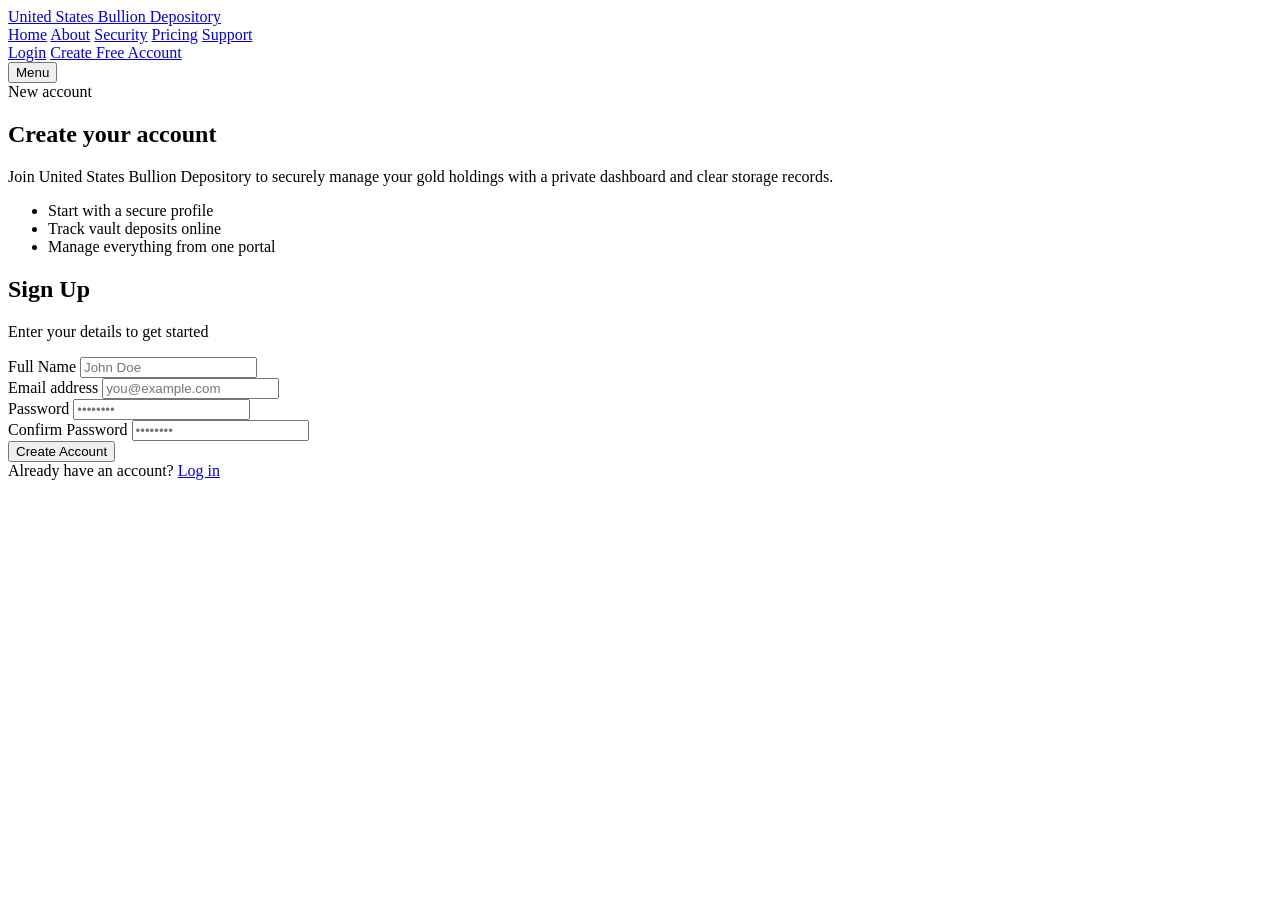
==== signup.html @ e145a96a "Fix production API URLs, CORS for onrender, health endpoint; move secrets to Render env vars" ====
<!DOCTYPE html>
<html lang="en">
<head>
  <meta charset="UTF-8">
  <meta name="viewport" content="width=device-width, initial-scale=1.0">
  <title>Sign Up | United States Bullion Depository</title>
  <link rel="stylesheet" href="assets/css/style.css">
</head>
<body>

<header class="navbar public-header">
  <a class="logo" href="index.html">United States Bullion Depository</a>
  <nav class="public-nav-panel" id="publicNavPanel" aria-label="Primary navigation">
    <div class="public-nav-links">
      <a href="index.html">Home</a>
      <a href="about.html">About</a>
      <a href="security.html">Security</a>
      <a href="pricing.html">Pricing</a>
      <a href="contact.html">Support</a>
    </div>
    <div class="public-nav-actions">
      <a href="login.html" class="btn-outline">Login</a>
      <a href="signup.html" class="btn-primary">Create Free Account</a>
    </div>
  </nav>
  <button class="public-nav-toggle" id="publicNavToggle" type="button" aria-controls="publicNavPanel" aria-expanded="false">
    <span class="public-nav-toggle-lines" aria-hidden="true"><span></span><span></span><span></span></span>
    <span class="public-nav-toggle-label">Menu</span>
  </button>
  <div class="public-nav-overlay" aria-hidden="true"></div>
</header>

<main class="auth-shell">
  <section class="auth-intro">
    <div>
      <span class="section-kicker">New account</span>
      <h1>Create your account</h1>
      <p>Join United States Bullion Depository to securely manage your gold holdings with a private dashboard and clear storage records.</p>
    </div>

    <ul class="auth-highlights">
      <li>Start with a secure profile</li>
      <li>Track vault deposits online</li>
      <li>Manage everything from one portal</li>
    </ul>
  </section>

  <section class="auth-card-panel">
  <div class="login-card auth-card">
    <h2>Sign Up</h2>
    <p>Enter your details to get started</p>

    <form id="signupForm">
      <div class="login-group">
        <label>Full Name</label>
        <input type="text" placeholder="John Doe" required>
      </div>

      <div class="login-group">
        <label>Email address</label>
        <input type="email" placeholder="you@example.com" required>
      </div>

      <div class="login-group">
        <label>Password</label>
        <input type="password" placeholder="••••••••" required>
      </div>

      <div class="login-group">
        <label>Confirm Password</label>
        <input type="password" placeholder="••••••••" required>
      </div>

      <button type="submit" class="btn-primary">Create Account</button>
    </form>

    <div class="login-footer">
      Already have an account? <a href="login.html">Log in</a>
    </div>
  </div>
  </section>
</main>
<script src="assets/js/public-nav.js"></script>
<script>
document.getElementById("signupForm").addEventListener("submit", async function (e) {
  e.preventDefault(); // stop page refresh

  const fullName = document.querySelector('input[type="text"]').value;
  const email = document.querySelector('input[type="email"]').value;
  const password = document.querySelectorAll('input[type="password"]')[0].value;

  const API_BASE = (location.hostname === "localhost" || location.hostname === "127.0.0.1") && location.port !== "5000" ? "http://localhost:5000" : "";

  const response = await fetch(`${API_BASE}/api/auth/signup`, {
    method: "POST",
    headers: { "Content-Type": "application/json" },
    body: JSON.stringify({ fullName, email, password })
  });

  const data = await response.json();

  if (response.ok) {
    alert("Account created successfully");
    window.location.href = "login.html";
  } else {
    alert(data.message || "Signup failed");
  }
});
</script>

</body>
</html>
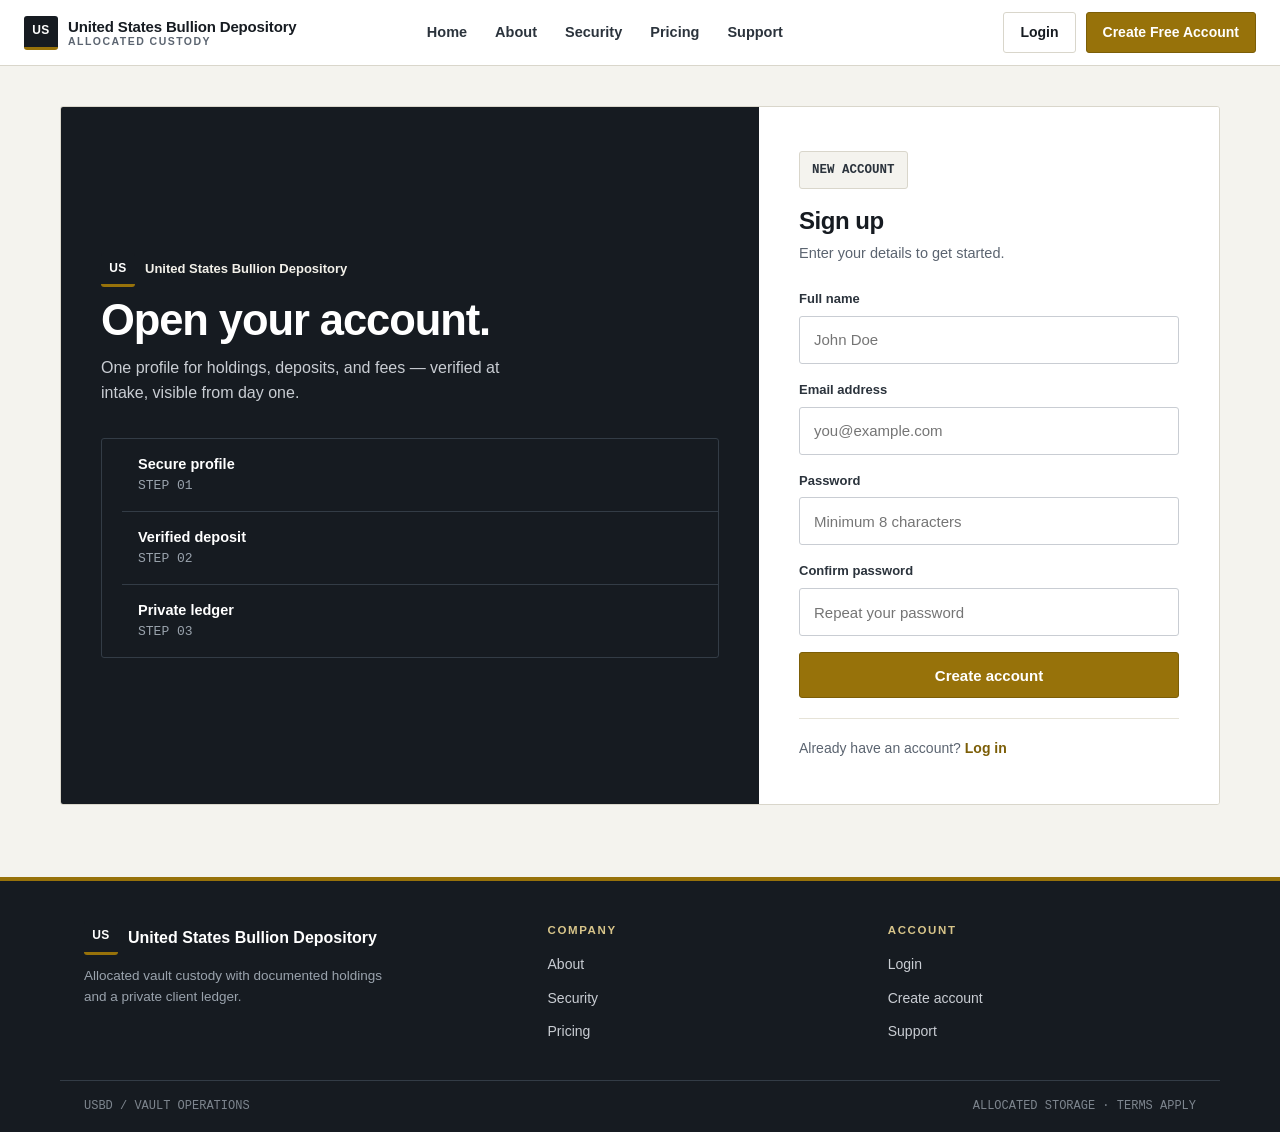
==== commit 23c17bf1: "Industrial UI overhaul: steel/paper/brass system, rebuilt auth pages, shared footer, portal restyle" ====
--- a/signup.html
+++ b/signup.html
@@ -9,7 +9,7 @@
 <body>
 
 <header class="navbar public-header">
-  <a class="logo" href="index.html">United States Bullion Depository</a>
+  <a class="logo" href="index.html"><span class="logo-mark">US</span><span class="logo-text">United States Bullion Depository<small>Allocated custody</small></span></a>
   <nav class="public-nav-panel" id="publicNavPanel" aria-label="Primary navigation">
     <div class="public-nav-links">
       <a href="index.html">Home</a>
@@ -31,79 +31,145 @@
 </header>
 
 <main class="auth-shell">
-  <section class="auth-intro">
+  <section class="auth-intro" aria-label="About this account">
     <div>
-      <span class="section-kicker">New account</span>
-      <h1>Create your account</h1>
-      <p>Join United States Bullion Depository to securely manage your gold holdings with a private dashboard and clear storage records.</p>
+      <a class="auth-brandrow" href="index.html"><span class="logo-mark">US</span>United States Bullion Depository</a>
+      <h1>Open your account.</h1>
+      <p>One profile for holdings, deposits, and fees — verified at intake, visible from day one.</p>
     </div>
 
     <ul class="auth-highlights">
-      <li>Start with a secure profile</li>
-      <li>Track vault deposits online</li>
-      <li>Manage everything from one portal</li>
+      <li><span class="ah-k">Secure profile</span><span class="ah-v">STEP 01</span></li>
+      <li><span class="ah-k">Verified deposit</span><span class="ah-v">STEP 02</span></li>
+      <li><span class="ah-k">Private ledger</span><span class="ah-v">STEP 03</span></li>
     </ul>
   </section>
 
   <section class="auth-card-panel">
-  <div class="login-card auth-card">
-    <h2>Sign Up</h2>
-    <p>Enter your details to get started</p>
+    <div class="login-card auth-card">
+      <span class="auth-note">NEW ACCOUNT</span>
+      <h2>Sign up</h2>
+      <p>Enter your details to get started.</p>
 
-    <form id="signupForm">
-      <div class="login-group">
-        <label>Full Name</label>
-        <input type="text" placeholder="John Doe" required>
+      <p class="form-error" id="signupError" role="alert"></p>
+
+      <form id="signupForm" novalidate>
+        <div class="login-group">
+          <label for="signupName">Full name</label>
+          <input id="signupName" type="text" autocomplete="name" placeholder="John Doe" required>
+        </div>
+
+        <div class="login-group">
+          <label for="signupEmail">Email address</label>
+          <input id="signupEmail" type="email" autocomplete="email" placeholder="you@example.com" required>
+        </div>
+
+        <div class="login-group">
+          <label for="signupPassword">Password</label>
+          <input id="signupPassword" type="password" autocomplete="new-password" placeholder="Minimum 8 characters" required>
+        </div>
+
+        <div class="login-group">
+          <label for="signupConfirm">Confirm password</label>
+          <input id="signupConfirm" type="password" autocomplete="new-password" placeholder="Repeat your password" required>
+        </div>
+
+        <button type="submit" class="btn-primary" id="signupBtn">Create account</button>
+      </form>
+
+      <div class="login-footer">
+        Already have an account? <a href="login.html">Log in</a>
       </div>
+    </div>
+  </section>
+</main>
 
-      <div class="login-group">
-        <label>Email address</label>
-        <input type="email" placeholder="you@example.com" required>
-      </div>
-
-      <div class="login-group">
-        <label>Password</label>
-        <input type="password" placeholder="••••••••" required>
-      </div>
-
-      <div class="login-group">
-        <label>Confirm Password</label>
-        <input type="password" placeholder="••••••••" required>
-      </div>
-
-      <button type="submit" class="btn-primary">Create Account</button>
-    </form>
-
-    <div class="login-footer">
-      Already have an account? <a href="login.html">Log in</a>
+<footer class="site-footer">
+  <div class="site-footer-inner">
+    <div>
+      <a class="logo" href="index.html"><span class="logo-mark">US</span><span class="logo-text">United States Bullion Depository</span></a>
+      <p>Allocated vault custody with documented holdings and a private client ledger.</p>
+    </div>
+    <div>
+      <h4>Company</h4>
+      <ul>
+        <li><a href="about.html">About</a></li>
+        <li><a href="security.html">Security</a></li>
+        <li><a href="pricing.html">Pricing</a></li>
+      </ul>
+    </div>
+    <div>
+      <h4>Account</h4>
+      <ul>
+        <li><a href="login.html">Login</a></li>
+        <li><a href="signup.html">Create account</a></li>
+        <li><a href="contact.html">Support</a></li>
+      </ul>
     </div>
   </div>
-  </section>
-</main>
+  <div class="site-footer-base"><span>USBD / VAULT OPERATIONS</span><span>ALLOCATED STORAGE · TERMS APPLY</span></div>
+</footer>
+
 <script src="assets/js/public-nav.js"></script>
 <script>
 document.getElementById("signupForm").addEventListener("submit", async function (e) {
   e.preventDefault(); // stop page refresh
 
-  const fullName = document.querySelector('input[type="text"]').value;
-  const email = document.querySelector('input[type="email"]').value;
+  const fullName = document.querySelector('input[type="text"]').value.trim();
+  const email = document.querySelector('input[type="email"]').value.trim();
   const password = document.querySelectorAll('input[type="password"]')[0].value;
+  const confirm = document.querySelectorAll('input[type="password"]')[1].value;
+  const errorBox = document.getElementById("signupError");
+  const btn = document.getElementById("signupBtn");
+
+  errorBox.classList.remove("show");
+  errorBox.textContent = "";
+
+  if (!fullName || !email || !password) {
+    errorBox.textContent = "Fill in your name, email, and password.";
+    errorBox.classList.add("show");
+    return;
+  }
+
+  if (password.length < 8) {
+    errorBox.textContent = "Use a password of at least 8 characters.";
+    errorBox.classList.add("show");
+    return;
+  }
+
+  if (password !== confirm) {
+    errorBox.textContent = "Passwords do not match.";
+    errorBox.classList.add("show");
+    return;
+  }
+
+  btn.disabled = true;
+  btn.textContent = "Creating account…";
 
   const API_BASE = (location.hostname === "localhost" || location.hostname === "127.0.0.1") && location.port !== "5000" ? "http://localhost:5000" : "";
 
-  const response = await fetch(`${API_BASE}/api/auth/signup`, {
-    method: "POST",
-    headers: { "Content-Type": "application/json" },
-    body: JSON.stringify({ fullName, email, password })
-  });
+  try {
+    const response = await fetch(`${API_BASE}/api/auth/signup`, {
+      method: "POST",
+      headers: { "Content-Type": "application/json" },
+      body: JSON.stringify({ fullName, email, password })
+    });
 
-  const data = await response.json();
+    const data = await response.json();
 
-  if (response.ok) {
-    alert("Account created successfully");
-    window.location.href = "login.html";
-  } else {
-    alert(data.message || "Signup failed");
+    if (response.ok) {
+      window.location.href = "login.html";
+      return;
+    }
+
+    errorBox.textContent = data.message || "Signup failed.";
+    errorBox.classList.add("show");
+  } catch {
+    errorBox.textContent = "Could not reach the server. Check your connection and try again.";
+    errorBox.classList.add("show");
+  } finally {
+    btn.disabled = false;
+    btn.textContent = "Create account";
   }
 });
 </script>
--- a/assets/css/style.css
+++ b/assets/css/style.css
@@ -0,0 +1,877 @@
+/* ============================================================
+   United States Bullion Depository — Industrial UI
+   Steel / paper / brass. Sharp 3px radii. One accent.
+   ============================================================ */
+
+:root {
+  --paper: #f4f3ee;
+  --panel: #ffffff;
+  --ink: #161b21;
+  --ink-soft: #2b333c;
+  --muted: #5b6470;
+  --faint: #8a929c;
+  --hairline: #d9d6cb;
+  --hairline-soft: #e6e3d8;
+  --steel: #161b21;
+  --steel-2: #1f262e;
+  --brass: #97720a;
+  --brass-deep: #7c5e07;
+  --brass-tint: #f3ead0;
+  --ok-bg: #e2f2e5;
+  --ok-ink: #1c6b34;
+  --warn-bg: #f9ecc8;
+  --warn-ink: #7c5e07;
+  --bad-bg: #f9dede;
+  --bad-ink: #8f1d1d;
+  --radius: 3px;
+  --mono: ui-monospace, "SF Mono", "Cascadia Mono", Menlo, Consolas, monospace;
+}
+
+*, *::before, *::after { box-sizing: border-box; }
+
+html { scroll-behavior: smooth; }
+
+body {
+  margin: 0;
+  background: var(--paper);
+  color: var(--ink);
+  font-family: "Inter", -apple-system, BlinkMacSystemFont, "Segoe UI", sans-serif;
+  font-size: 16px;
+  line-height: 1.6;
+  -webkit-font-smoothing: antialiased;
+}
+
+h1, h2, h3, h4, p, ul, ol, figure { margin: 0 0 12px; }
+ul, ol { padding-left: 20px; }
+img { display: block; max-width: 100%; }
+a { color: var(--brass-deep); }
+
+::selection { background: var(--brass-tint); }
+
+.container {
+  max-width: 1160px;
+  margin: 0 auto;
+  padding: 0 24px;
+}
+
+/* ================= BUTTONS ================= */
+
+.btn-primary,
+.btn-outline {
+  display: inline-flex;
+  align-items: center;
+  justify-content: center;
+  min-height: 46px;
+  padding: 12px 22px;
+  border-radius: var(--radius);
+  font-weight: 650;
+  font-size: 15px;
+  text-decoration: none;
+  cursor: pointer;
+  border: 1px solid transparent;
+  transition: background 0.15s ease, border-color 0.15s ease, transform 0.05s ease;
+}
+
+.btn-primary {
+  background: var(--brass);
+  border-color: var(--brass-deep);
+  color: #fff;
+}
+.btn-primary:hover { background: var(--brass-deep); }
+.btn-primary:active { transform: translateY(1px); }
+.btn-primary:disabled { opacity: 0.6; cursor: wait; }
+
+.btn-outline {
+  background: var(--panel);
+  border-color: var(--hairline);
+  color: var(--ink);
+}
+.btn-outline:hover { border-color: var(--ink); }
+.btn-outline:active { transform: translateY(1px); }
+
+.btn-primary:focus-visible,
+.btn-outline:focus-visible,
+a:focus-visible,
+button:focus-visible,
+input:focus-visible,
+textarea:focus-visible,
+select:focus-visible {
+  outline: 2px solid var(--brass);
+  outline-offset: 2px;
+}
+
+/* ================= HEADER ================= */
+
+.navbar {
+  position: sticky;
+  top: 0;
+  z-index: 50;
+  background: var(--panel);
+  border-bottom: 1px solid var(--hairline);
+}
+
+.navbar.public-header {
+  display: flex;
+  align-items: center;
+  gap: 24px;
+  height: 66px;
+  width: 100%;
+  margin: 0;
+  padding: 0 24px;
+  border-radius: 0;
+}
+
+.navbar.public-header .logo {
+  display: inline-flex;
+  align-items: center;
+  gap: 10px;
+  text-decoration: none;
+  color: var(--ink);
+  font-size: 15px;
+  font-weight: 750;
+  letter-spacing: -0.01em;
+  line-height: 1.15;
+  white-space: nowrap;
+}
+
+.logo-mark {
+  display: inline-grid;
+  place-items: center;
+  width: 34px;
+  height: 34px;
+  flex: 0 0 34px;
+  background: var(--steel);
+  color: #fff;
+  font-size: 12px;
+  font-weight: 800;
+  letter-spacing: 0.04em;
+  border-radius: var(--radius);
+  border-bottom: 3px solid var(--brass);
+}
+
+.logo-text small {
+  display: block;
+  font-size: 10.5px;
+  font-weight: 600;
+  letter-spacing: 0.14em;
+  text-transform: uppercase;
+  color: var(--muted);
+}
+
+.navbar.public-header .public-nav-panel {
+  display: flex;
+  align-items: center;
+  gap: 20px;
+  flex: 1;
+  min-width: 0;
+}
+
+.navbar.public-header .public-nav-links {
+  display: flex;
+  align-items: center;
+  gap: 4px;
+  margin: 0 auto;
+}
+
+.navbar.public-header .public-nav-links a {
+  padding: 8px 12px;
+  color: var(--ink-soft);
+  text-decoration: none;
+  font-size: 14.5px;
+  font-weight: 550;
+  border-radius: var(--radius);
+}
+.navbar.public-header .public-nav-links a:hover { background: var(--paper); color: var(--ink); }
+
+.navbar.public-header .public-nav-actions {
+  display: flex;
+  align-items: center;
+  gap: 10px;
+  margin-left: auto;
+}
+.navbar.public-header .public-nav-actions .btn-primary,
+.navbar.public-header .public-nav-actions .btn-outline { min-height: 40px; padding: 8px 16px; font-size: 14px; }
+
+.auth-buttons { display: flex; gap: 10px; }
+
+.navbar.public-header .public-nav-toggle { display: none; }
+.navbar.public-header .public-nav-overlay { display: none; }
+body.public-nav-open { overflow: hidden; }
+
+/* ================= HERO (home) ================= */
+
+.hero {
+  background: var(--steel);
+  color: #f2f0e9;
+  border-bottom: 4px solid var(--brass);
+}
+
+.hero-grid {
+  max-width: 1160px;
+  margin: 0 auto;
+  padding: 72px 24px 64px;
+  display: grid;
+  grid-template-columns: minmax(0, 1fr) minmax(0, 1fr);
+  gap: 48px;
+  align-items: center;
+}
+
+.hero-eyebrowline {
+  display: flex;
+  align-items: center;
+  gap: 10px;
+  font-size: 12px;
+  font-weight: 700;
+  letter-spacing: 0.16em;
+  text-transform: uppercase;
+  color: #d8c58a;
+  margin-bottom: 16px;
+}
+.hero-eyebrowline::before {
+  content: "";
+  width: 28px;
+  height: 2px;
+  background: var(--brass);
+}
+
+.hero h1 {
+  font-size: clamp(2.3rem, 4.4vw, 3.4rem);
+  line-height: 1.06;
+  letter-spacing: -0.025em;
+  margin-bottom: 16px;
+  color: #fff;
+}
+
+.hero p {
+  font-size: 17px;
+  color: #c9cdd3;
+  max-width: 52ch;
+  margin-bottom: 28px;
+}
+
+.hero-buttons { display: flex; flex-wrap: wrap; gap: 12px; margin-bottom: 32px; }
+.hero-buttons .btn-outline { background: transparent; border-color: #4a545f; color: #fff; }
+.hero-buttons .btn-outline:hover { border-color: #fff; }
+
+.hero-spec {
+  display: grid;
+  grid-template-columns: repeat(3, minmax(0, 1fr));
+  border: 1px solid #333c46;
+  border-radius: var(--radius);
+  overflow: hidden;
+}
+.hero-spec div { padding: 12px 16px; }
+.hero-spec div + div { border-left: 1px solid #333c46; }
+.hero-spec dt, .hero-spec .k { font-size: 11px; letter-spacing: 0.12em; text-transform: uppercase; color: #9aa3ad; margin-bottom: 4px; }
+.hero-spec dd, .hero-spec .v { margin: 0; font-family: var(--mono); font-size: 15px; color: #fff; }
+
+.hero-figure {
+  margin: 0;
+  border: 1px solid #333c46;
+  border-radius: var(--radius);
+  overflow: hidden;
+  background: var(--steel-2);
+}
+.hero-figure img { width: 100%; height: 340px; object-fit: cover; }
+.hero-figure figcaption {
+  display: flex;
+  justify-content: space-between;
+  gap: 12px;
+  padding: 10px 14px;
+  font-family: var(--mono);
+  font-size: 12px;
+  color: #9aa3ad;
+  border-top: 1px solid #333c46;
+}
+
+/* legacy hero map block (kept harmless if markup lingers) */
+.hero-map-bg { display: none; }
+
+/* ================= PAGE SECTIONS ================= */
+
+.page-content-home,
+.page-content {
+  max-width: 1160px;
+  margin: 0 auto;
+  padding: 56px 24px 88px;
+  display: grid;
+  gap: 20px;
+}
+
+.section-card,
+.feature-panel,
+.cta-panel {
+  background: var(--panel);
+  border: 1px solid var(--hairline);
+  border-radius: var(--radius);
+  padding: 36px;
+}
+
+.section-heading { max-width: 760px; }
+.section-kicker {
+  display: block;
+  font-size: 11.5px;
+  font-weight: 750;
+  letter-spacing: 0.16em;
+  text-transform: uppercase;
+  color: var(--brass-deep);
+  margin-bottom: 10px;
+}
+.section-title {
+  font-size: clamp(1.5rem, 2.6vw, 2.1rem);
+  line-height: 1.15;
+  letter-spacing: -0.02em;
+  margin-bottom: 12px;
+}
+.section-copy { color: var(--muted); font-size: 16.5px; max-width: 68ch; }
+
+.feature-panel {
+  display: grid;
+  grid-template-columns: 1fr 1fr;
+  gap: 40px;
+  align-items: center;
+}
+.feature-panel.reverse > .feature-text { order: 2; }
+
+.feature-list { margin: 18px 0 0; padding: 0; list-style: none; }
+.feature-list li {
+  position: relative;
+  padding: 10px 0 10px 26px;
+  border-top: 1px solid var(--hairline-soft);
+  color: var(--ink-soft);
+}
+.feature-list li::before {
+  content: "";
+  position: absolute;
+  left: 2px;
+  top: 17px;
+  width: 9px;
+  height: 9px;
+  background: var(--brass);
+  border-radius: 1px;
+}
+
+.feature-media { margin: 0; }
+.feature-media img {
+  width: 100%;
+  height: 300px;
+  object-fit: cover;
+  border: 1px solid var(--hairline);
+  border-radius: var(--radius);
+}
+.feature-media figcaption {
+  padding: 8px 2px 0;
+  font-family: var(--mono);
+  font-size: 12px;
+  color: var(--faint);
+}
+
+.trust-chips, .step-grid {
+  display: grid;
+  grid-template-columns: repeat(3, minmax(0, 1fr));
+  gap: 0;
+  margin-top: 28px;
+  border: 1px solid var(--hairline);
+  border-radius: var(--radius);
+  overflow: hidden;
+}
+.step-grid { grid-template-columns: repeat(4, minmax(0, 1fr)); }
+.chip, .step-card { padding: 20px; background: var(--panel); }
+.chip + .chip, .step-card + .step-card { border-left: 1px solid var(--hairline); }
+.chip strong, .step-card h3 { display: block; font-size: 15px; margin-bottom: 6px; }
+.chip span, .step-card p { color: var(--muted); font-size: 14px; margin: 0; }
+.step-card .step-no {
+  display: block;
+  font-family: var(--mono);
+  font-size: 12px;
+  color: var(--brass-deep);
+  margin-bottom: 8px;
+}
+
+.cta-panel { background: var(--steel); border-color: var(--steel); color: #f2f0e9; }
+.cta-panel .section-title { color: #fff; }
+.cta-panel .section-copy { color: #c9cdd3; }
+.cta-actions { display: flex; flex-wrap: wrap; gap: 12px; margin-top: 24px; }
+.cta-actions .btn-outline { background: transparent; border-color: #4a545f; color: #fff; }
+.cta-actions .btn-outline:hover { border-color: #fff; }
+
+/* generic feature rows / cards (about etc.) */
+.page-hero {
+  background: var(--steel);
+  color: #f2f0e9;
+  border-bottom: 4px solid var(--brass);
+  padding: 64px 24px 56px;
+  text-align: left;
+}
+.page-hero .container { max-width: 1160px; }
+.page-hero h1 {
+  font-size: clamp(1.9rem, 3.4vw, 2.7rem);
+  letter-spacing: -0.025em;
+  line-height: 1.1;
+  color: #fff;
+  margin-bottom: 10px;
+}
+.page-hero p { color: #c9cdd3; font-size: 17px; max-width: 64ch; margin: 0; }
+
+.section { margin-bottom: 8px; }
+.feature {
+  display: grid;
+  grid-template-columns: 1fr 1fr;
+  gap: 40px;
+  align-items: center;
+  background: var(--panel);
+  border: 1px solid var(--hairline);
+  border-radius: var(--radius);
+  padding: 36px;
+}
+.feature.reverse > .feature-text { order: 2; }
+.feature-text h2 { font-size: clamp(1.4rem, 2.4vw, 1.9rem); letter-spacing: -0.02em; line-height: 1.2; }
+.feature-text p { color: var(--muted); }
+.feature-text ul { list-style: none; margin: 16px 0 0; padding: 0; }
+.feature-text li { position: relative; padding: 9px 0 9px 26px; border-top: 1px solid var(--hairline-soft); color: var(--ink-soft); }
+.feature-text li::before {
+  content: ""; position: absolute; left: 2px; top: 16px;
+  width: 9px; height: 9px; background: var(--brass); border-radius: 1px;
+}
+.feature-image { margin: 0; }
+.feature-image img {
+  width: 100%; height: 280px; object-fit: cover;
+  border: 1px solid var(--hairline); border-radius: var(--radius);
+}
+
+.card-grid, .about-card-grid {
+  display: grid;
+  grid-template-columns: repeat(4, minmax(0, 1fr));
+  gap: 0;
+  border: 1px solid var(--hairline);
+  border-radius: var(--radius);
+  overflow: hidden;
+  background: var(--panel);
+}
+.card-grid { grid-template-columns: repeat(3, minmax(0, 1fr)); }
+.card {
+  background: var(--panel);
+  padding: 24px;
+  border-radius: 0;
+  box-shadow: none;
+  transition: background 0.15s ease;
+}
+.card + .card { border-left: 1px solid var(--hairline); }
+.card:hover { transform: none; box-shadow: none; background: #fbfaf6; }
+.card h3 { font-size: 16px; margin-bottom: 8px; }
+.card p, .card li { font-size: 14.5px; color: var(--muted); }
+.about-stats h3 { font-family: var(--mono); font-size: 26px; color: var(--ink); margin-bottom: 4px; }
+.about-stats p { font-size: 14px; }
+
+.steps { display: grid; grid-template-columns: repeat(4, minmax(0, 1fr)); gap: 0; border: 1px solid var(--hairline); border-radius: var(--radius); overflow: hidden; background: var(--panel); }
+.step { padding: 22px; background: var(--panel); border-left: 3px solid var(--brass); }
+.step + .step { border-left: 1px solid var(--hairline); }
+.step:first-child { border-left: 3px solid var(--brass); }
+.step h3 { font-size: 15px; margin-bottom: 6px; }
+.step p { font-size: 14px; color: var(--muted); margin: 0; }
+
+/* ================= SECURITY ================= */
+
+.security-hero {
+  background: var(--steel);
+  color: #f2f0e9;
+  border-bottom: 4px solid var(--brass);
+  text-align: left;
+  padding: 64px 24px 56px;
+}
+.security-hero h1 { font-size: clamp(1.9rem, 3.4vw, 2.7rem); letter-spacing: -0.025em; color: #fff; }
+.security-hero p { color: #c9cdd3; max-width: 64ch; margin: 0 auto 0 0; font-size: 17px; }
+
+.security-pillars {
+  max-width: 1160px; margin: 0 auto; padding: 32px 24px;
+  display: grid; grid-template-columns: repeat(4, minmax(0, 1fr)); gap: 0;
+  border: 1px solid var(--hairline); border-radius: var(--radius); overflow: hidden; background: var(--panel);
+}
+.pillar { padding: 24px; }
+.pillar + .pillar { border-left: 1px solid var(--hairline); }
+.pillar h3 { font-size: 15px; margin-bottom: 8px; }
+.pillar h3 .pl-no { font-family: var(--mono); font-size: 12px; color: var(--brass-deep); display: block; margin-bottom: 6px; }
+.pillar p { font-size: 14px; color: var(--muted); margin: 0; }
+
+.security-feature {
+  max-width: 1160px; margin: 0 auto;
+  display: grid; grid-template-columns: 1fr 1fr; gap: 40px; align-items: center;
+  background: var(--panel); border: 1px solid var(--hairline); border-radius: var(--radius); padding: 36px;
+}
+.security-feature.reverse > .security-text { order: 2; }
+.security-text h2 { font-size: clamp(1.4rem, 2.4vw, 1.9rem); letter-spacing: -0.02em; }
+.security-text p { color: var(--muted); }
+.security-text ul { list-style: none; margin: 14px 0 0; padding: 0; }
+.security-text li { padding: 9px 0 9px 26px; border-top: 1px solid var(--hairline-soft); color: var(--ink-soft); position: relative; }
+.security-text li::before { content: ""; position: absolute; left: 2px; top: 16px; width: 9px; height: 9px; background: var(--brass); border-radius: 1px; }
+.security-image { margin: 0; }
+.security-image img { width: 100%; height: 280px; object-fit: cover; border: 1px solid var(--hairline); border-radius: var(--radius); }
+
+.security-cta {
+  background: var(--panel); border: 1px solid var(--hairline); border-left: 4px solid var(--brass);
+  border-radius: var(--radius); max-width: 1160px; margin: 0 auto; padding: 32px 36px;
+}
+.security-cta h2 { font-size: 1.5rem; letter-spacing: -0.02em; }
+.security-cta p { color: var(--muted); margin: 0; max-width: 70ch; }
+
+/* ================= PRICING ================= */
+
+.pricing-hero, .pricing-hero-image {
+  position: relative;
+  background: var(--steel);
+  color: #f2f0e9;
+  border-bottom: 4px solid var(--brass);
+  text-align: left;
+  min-height: 0;
+  height: auto;
+  display: block;
+  padding: 64px 24px 56px;
+  overflow: visible;
+}
+.pricing-hero-image::before { display: none; }
+.pricing-hero-content, .pricing-hero h1, .pricing-hero p { position: static; }
+.pricing-hero h1, .pricing-hero-image h1 { font-size: clamp(1.9rem, 3.4vw, 2.7rem); letter-spacing: -0.025em; color: #fff; margin-bottom: 10px; }
+.pricing-hero p, .pricing-hero-image p { color: #c9cdd3; font-size: 17px; max-width: 64ch; margin: 0; }
+.pricing-hero-content { max-width: 1160px; margin: 0 auto; padding: 0; }
+
+.pricing-section {
+  max-width: 1160px; margin: 0 auto; padding: 32px 24px 0;
+  display: grid; grid-template-columns: repeat(3, minmax(0, 1fr)); gap: 0;
+  border: 1px solid var(--hairline); border-radius: var(--radius); overflow: hidden; background: var(--panel);
+}
+.pricing-card { background: var(--panel); padding: 32px 28px; border-radius: 0; box-shadow: none; text-align: left; }
+.pricing-card + .pricing-card { border-left: 1px solid var(--hairline); }
+.pricing-card h3 { font-size: 13px; letter-spacing: 0.12em; text-transform: uppercase; color: var(--muted); margin-bottom: 10px; }
+.pricing-card.featured { transform: none; border-top: none; background: var(--steel); color: #f2f0e9; }
+.pricing-card.featured h3 { color: #d8c58a; }
+.pricing-card.featured .plan-desc { color: #c9cdd3; }
+.pricing-card.featured li { color: #e4e1d6; border-color: #333c46; }
+.price { font-family: var(--mono); font-size: 38px; font-weight: 700; color: var(--ink); margin-bottom: 8px; }
+.pricing-card.featured .price { color: #fff; }
+.price span { font-family: inherit; font-size: 14px; font-weight: 400; color: var(--muted); }
+.pricing-card.featured .price span { color: #9aa3ad; }
+.plan-desc { font-size: 14.5px; margin-bottom: 18px; color: var(--muted); }
+.pricing-card ul { list-style: none; margin: 0 0 24px; padding: 0; }
+.pricing-card li { font-size: 14.5px; padding: 8px 0; border-top: 1px solid var(--hairline-soft); color: var(--ink-soft); }
+.pricing-card .btn-primary, .pricing-card .btn-outline { width: 100%; }
+
+.pricing-includes { max-width: 1160px; margin: 0 auto; padding: 32px 24px 0; text-align: left; }
+.pricing-includes h2 { font-size: 1.4rem; letter-spacing: -0.02em; margin-bottom: 16px; }
+.includes-grid {
+  display: grid; grid-template-columns: repeat(3, minmax(0, 1fr)); gap: 0;
+  border: 1px solid var(--hairline); border-radius: var(--radius); overflow: hidden; background: var(--panel); font-size: 14.5px;
+}
+.includes-grid > div { padding: 14px 18px; color: var(--ink-soft); }
+.includes-grid > div:nth-child(3n+2) { border-left: 1px solid var(--hairline); border-right: 1px solid var(--hairline); }
+.includes-grid > div:nth-child(n+4) { border-top: 1px solid var(--hairline); }
+
+.pricing-note {
+  max-width: 1160px; margin: 0 auto; padding: 0 24px;
+  text-align: left; background: transparent;
+}
+.pricing-note h2 { font-size: 1.4rem; letter-spacing: -0.02em; }
+.pricing-note p { color: var(--muted); max-width: 70ch; }
+
+.pricing-cta { background: var(--steel); color: #f2f0e9; text-align: left; padding: 48px 24px 56px; border-top: 4px solid var(--brass); }
+.pricing-cta h2 { font-size: 1.6rem; color: #fff; letter-spacing: -0.02em; max-width: 1160px; margin: 0 auto 8px; }
+.pricing-cta p { color: #c9cdd3; max-width: 1160px; margin: 0 auto 20px; font-size: 16px; }
+.pricing-cta .btn-primary { margin-left: max(24px, calc((100% - 1160px) / 2)); }
+
+/* ================= SUPPORT ================= */
+
+.support-hero { text-align: left; padding: 64px 24px 56px; background: var(--steel); border-bottom: 4px solid var(--brass); }
+.support-hero .hero-text { max-width: 1160px; margin: 0 auto; }
+.support-hero h1 { font-size: clamp(1.9rem, 3.4vw, 2.7rem); letter-spacing: -0.025em; color: #fff; }
+.support-hero p { font-size: 17px; color: #c9cdd3; max-width: 64ch; }
+
+.support-team { padding: 32px 24px 0; text-align: left; max-width: 1160px; margin: 0 auto; }
+.support-team h2 { font-size: 1.4rem; letter-spacing: -0.02em; margin-bottom: 16px; }
+.team-grid { display: grid; grid-template-columns: repeat(4, minmax(0, 1fr)); gap: 0; border: 1px solid var(--hairline); border-radius: var(--radius); overflow: hidden; background: var(--panel); }
+.team-card { background: var(--panel); padding: 24px; border-radius: 0; box-shadow: none; text-decoration: none; color: inherit; }
+.team-card + .team-card { border-left: 1px solid var(--hairline); }
+.team-card:hover { transform: none; box-shadow: none; background: #fbfaf6; }
+.team-card img { display: none; }
+.team-card h3 { font-size: 16px; margin-bottom: 4px; }
+.team-card .team-role { font-size: 11.5px; font-weight: 750; letter-spacing: 0.12em; text-transform: uppercase; color: var(--brass-deep); margin-bottom: 8px; }
+.team-card p { font-size: 14px; color: var(--muted); margin-bottom: 4px; }
+
+.support-faq { padding: 32px 24px 0; max-width: 1160px; margin: 0 auto; }
+.support-faq h2 { text-align: left; font-size: 1.4rem; letter-spacing: -0.02em; margin-bottom: 16px; }
+.faq-item { background: var(--panel); border: 1px solid var(--hairline); border-radius: var(--radius); box-shadow: none; padding: 18px 20px; margin-bottom: 10px; cursor: default; }
+.faq-item:hover { transform: none; }
+.faq-item h3 { font-size: 15.5px; margin-bottom: 6px; }
+.faq-item p { font-size: 14.5px; color: var(--muted); margin: 0; }
+
+.support-contact { padding: 32px 24px 88px; text-align: left; max-width: 1160px; margin: 0 auto; }
+.support-contact h2 { font-size: 1.4rem; letter-spacing: -0.02em; margin-bottom: 16px; }
+.support-contact form { max-width: 640px; margin: 0; display: grid; gap: 14px; background: var(--panel); border: 1px solid var(--hairline); border-radius: var(--radius); padding: 28px; }
+.support-contact label { font-size: 13px; font-weight: 650; color: var(--ink-soft); }
+.support-contact input, .support-contact textarea {
+  padding: 12px; border-radius: var(--radius); border: 1px solid #c9cdd3; font-size: 15px; font-family: inherit; background: #fff;
+}
+.support-contact input:focus, .support-contact textarea:focus { outline: none; border-color: var(--brass); box-shadow: 0 0 0 3px rgba(151, 114, 10, 0.15); }
+.support-contact button { width: auto; justify-self: start; align-self: auto; }
+
+/* ================= AUTH ================= */
+
+.auth-shell {
+  width: min(1160px, calc(100% - 48px));
+  margin: 40px auto 72px;
+  display: grid;
+  grid-template-columns: minmax(0, 1fr) minmax(380px, 460px);
+  gap: 0;
+  align-items: stretch;
+  border: 1px solid var(--hairline);
+  border-radius: var(--radius);
+  overflow: hidden;
+  background: var(--panel);
+}
+
+.auth-intro {
+  min-height: 0;
+  padding: 44px 40px;
+  display: flex;
+  flex-direction: column;
+  justify-content: center;
+  gap: 24px;
+  color: #f2f0e9;
+  background: var(--steel);
+  border-radius: 0;
+  box-shadow: none;
+}
+.auth-intro .section-kicker { color: #d8c58a; }
+.auth-intro h1 {
+  font-size: clamp(2rem, 3.4vw, 2.9rem);
+  line-height: 1.06;
+  letter-spacing: -0.025em;
+  color: #fff;
+  margin: 10px 0 12px;
+}
+.auth-intro p { max-width: 46ch; color: #c9cdd3; font-size: 16px; margin: 0; }
+
+.auth-brandrow {
+  display: flex; align-items: center; gap: 10px;
+  font-size: 13px; font-weight: 650; color: #f2f0e9; text-decoration: none;
+}
+
+.auth-highlights { display: grid; gap: 0; margin: 8px 0 0; border: 1px solid #333c46; border-radius: var(--radius); overflow: hidden; }
+.auth-highlights li { list-style: none; padding: 14px 16px; background: transparent; border: none; }
+.auth-highlights li + li { border-top: 1px solid #333c46; }
+.auth-highlights .ah-k { display: block; font-size: 14.5px; font-weight: 650; color: #fff; }
+.auth-highlights .ah-v { display: block; font-size: 13px; color: #9aa3ad; font-family: var(--mono); }
+
+.auth-card-panel {
+  display: flex; align-items: center; justify-content: center;
+  padding: 44px 40px;
+  background: var(--panel);
+  border: none; border-radius: 0; box-shadow: none;
+}
+.auth-card, .login-card {
+  width: 100%; max-width: 420px;
+  background: transparent; border: none; border-radius: 0; padding: 0; box-shadow: none;
+}
+.auth-card h2, .login-card h2 { font-size: 24px; line-height: 1.2; letter-spacing: -0.02em; margin-bottom: 6px; color: var(--ink); }
+.auth-card p, .login-card p { font-size: 14.5px; color: var(--muted); margin-bottom: 24px; }
+.auth-card .btn-primary, .login-card .btn-primary, .auth-card .btn-outline, .login-card .btn-outline { width: 100%; }
+
+.auth-note {
+  display: inline-flex; align-items: center; gap: 8px;
+  margin-bottom: 18px; padding: 8px 12px;
+  border: 1px solid var(--hairline); border-radius: var(--radius);
+  background: var(--paper); color: var(--ink-soft);
+  font-size: 12.5px; font-weight: 650;
+  font-family: var(--mono);
+}
+
+.login-group { margin-bottom: 16px; }
+.login-group label, .auth-card label { display: block; font-size: 13px; font-weight: 650; margin-bottom: 6px; color: var(--ink-soft); }
+.login-group input, .auth-card input {
+  width: 100%; min-height: 48px; padding: 12px 14px;
+  border-radius: var(--radius); border: 1px solid #c9cdd3; background: #fff; font-size: 15px; font-family: inherit;
+}
+.login-group input:focus, .auth-card input:focus { outline: none; border-color: var(--brass); box-shadow: 0 0 0 3px rgba(151, 114, 10, 0.15); }
+.login-group input[aria-invalid="true"] { border-color: var(--bad-ink); }
+
+.login-meta { display: flex; justify-content: space-between; align-items: center; gap: 12px; font-size: 13.5px; margin: 6px 0 22px; }
+.login-meta label { display: inline-flex; align-items: center; gap: 8px; color: var(--ink-soft); font-weight: 550; }
+.login-meta input[type="checkbox"] { width: 16px; height: 16px; accent-color: var(--brass-deep); }
+.login-meta a, .login-footer a, .auth-links a { color: var(--brass-deep); text-decoration: none; font-weight: 650; }
+.login-meta a:hover, .login-footer a:hover, .auth-links a:hover { text-decoration: underline; }
+
+.login-card button { width: 100%; }
+.login-footer, .auth-links { margin-top: 20px; padding-top: 18px; border-top: 1px solid var(--hairline-soft); text-align: left; font-size: 14px; color: var(--muted); }
+.auth-links .btn-outline { display: inline-flex; width: auto; min-width: 180px; margin-top: 14px; }
+
+.form-error {
+  display: none;
+  margin: 0 0 16px; padding: 10px 12px;
+  background: var(--bad-bg); color: var(--bad-ink);
+  border: 1px solid #e5b8b8; border-radius: var(--radius);
+  font-size: 13.5px; font-weight: 550;
+}
+.form-error.show { display: block; }
+
+/* legacy wrappers reuse auth card */
+.login-wrapper, .auth-wrapper { min-height: 0; display: block; padding: 48px 24px; }
+
+/* ================= DASHBOARD (shared bits) ================= */
+
+.dashboard-wrapper { display: flex; min-height: 100vh; }
+.sidebar { width: 250px; background: var(--panel); border-right: 1px solid var(--hairline); padding: 24px 16px; display: flex; flex-direction: column; gap: 4px; }
+.sidebar a { text-decoration: none; color: var(--ink-soft); font-weight: 550; font-size: 14.5px; padding: 10px 12px; border-radius: var(--radius); }
+.sidebar a:hover { background: var(--paper); }
+.sidebar a.active { background: var(--steel); color: #fff; }
+.logout-link { margin-top: auto; }
+.dashboard-main { flex: 1; padding: 28px 32px; min-width: 0; }
+.dashboard-header { display: flex; justify-content: space-between; align-items: center; gap: 16px; margin-bottom: 24px; }
+.dashboard-header h1 { font-size: 24px; letter-spacing: -0.02em; }
+
+.overview-cards { display: grid; grid-template-columns: repeat(auto-fit, minmax(200px, 1fr)); gap: 0; margin-bottom: 24px; border: 1px solid var(--hairline); border-radius: var(--radius); overflow: hidden; background: var(--panel); }
+.overview-cards .card { border-radius: 0; box-shadow: none; padding: 20px; }
+.overview-cards .card + .card { border-left: 1px solid var(--hairline); }
+.overview-cards .card h3 { font-size: 12px; letter-spacing: 0.1em; text-transform: uppercase; color: var(--muted); margin-bottom: 8px; }
+.overview-cards .card p { font-family: var(--mono); font-size: 22px; font-weight: 700; color: var(--ink); margin: 0; }
+
+.actions { display: flex; gap: 12px; margin-bottom: 24px; }
+.transactions h2 { font-size: 18px; margin-bottom: 12px; }
+.transactions table, .recent-transactions table { width: 100%; border-collapse: collapse; background: var(--panel); }
+.recent-transactions { margin-top: 0; background: var(--panel); border: 1px solid var(--hairline); border-radius: var(--radius); padding: 20px; box-shadow: none; }
+.recent-transactions h2 { font-size: 18px; }
+.transactions th, .transactions td, .recent-transactions th, .recent-transactions td { text-align: left; padding: 12px 14px; border-bottom: 1px solid var(--hairline-soft); font-size: 14px; }
+.transactions th, .recent-transactions th { background: var(--paper); font-size: 11.5px; text-transform: uppercase; letter-spacing: 0.1em; color: var(--muted); }
+.transactions td:nth-child(3), .recent-transactions td:nth-child(3) { font-family: var(--mono); }
+.transactions tr:last-child td, .recent-transactions tr:last-child td { border-bottom: none; }
+
+.status { padding: 4px 10px; border-radius: var(--radius); font-size: 12px; font-weight: 700; display: inline-block; }
+.completed .status { background: var(--ok-bg); color: var(--ok-ink); }
+.pending .status { background: var(--warn-bg); color: var(--warn-ink); }
+.rejected .status { background: var(--bad-bg); color: var(--bad-ink); }
+.recent-transactions td .status { padding: 4px 10px; border-radius: var(--radius); font-size: 12px; color: inherit; display: inline-block; text-align: left; }
+.recent-transactions td.completed .status { background: var(--ok-bg); color: var(--ok-ink); }
+.recent-transactions td.pending .status { background: var(--warn-bg); color: var(--warn-ink); }
+
+.table-responsive { overflow-x: auto; }
+.modal { display: none; position: fixed; z-index: 100; left: 0; top: 0; width: 100%; height: 100%; overflow: auto; background: rgba(22, 27, 33, 0.55); }
+.modal-content { background: var(--panel); margin: 10% auto; padding: 28px; border-radius: var(--radius); border: 1px solid var(--hairline); width: 90%; max-width: 420px; position: relative; }
+.modal-content h2 { font-size: 20px; margin-bottom: 16px; }
+.modal-content input { width: 100%; padding: 12px; margin-bottom: 14px; border-radius: var(--radius); border: 1px solid #c9cdd3; font-size: 15px; font-family: inherit; }
+.modal-content input:focus { outline: none; border-color: var(--brass); box-shadow: 0 0 0 3px rgba(151, 114, 10, 0.15); }
+.modal-content button { width: 100%; }
+.close { position: absolute; right: 14px; top: 10px; font-size: 22px; cursor: pointer; color: var(--muted); }
+.tab-content { display: none; }
+.tab-content.active { display: block; }
+
+.settings-form { background: var(--panel); border: 1px solid var(--hairline); padding: 24px; margin-bottom: 20px; border-radius: var(--radius); box-shadow: none; max-width: 600px; }
+.settings-form h3 { font-size: 17px; margin-bottom: 16px; }
+.settings-form label { display: block; font-weight: 600; font-size: 13px; margin-bottom: 6px; color: var(--ink-soft); }
+.settings-form input { width: 100%; padding: 11px 12px; margin-bottom: 14px; border: 1px solid #c9cdd3; border-radius: var(--radius); font-size: 15px; font-family: inherit; color: var(--ink); }
+.settings-form input:focus { outline: none; border-color: var(--brass); box-shadow: 0 0 0 3px rgba(151, 114, 10, 0.15); }
+.settings-form button { font-size: 15px; padding: 11px 20px; border-radius: var(--radius); cursor: pointer; }
+.settings-form .btn-primary { background: var(--brass); border: 1px solid var(--brass-deep); color: #fff; }
+.settings-form .btn-primary:hover { background: var(--brass-deep); }
+.settings-form .btn-outline { background: transparent; border: 1px solid var(--hairline); color: var(--ink); }
+
+/* ================= FOOTER ================= */
+
+.site-footer { background: var(--steel); color: #c9cdd3; border-top: 4px solid var(--brass); }
+.site-footer-inner {
+  max-width: 1160px; margin: 0 auto; padding: 40px 24px 28px;
+  display: grid; grid-template-columns: 1.4fr 1fr 1fr; gap: 32px;
+}
+.site-footer .logo { color: #fff; text-decoration: none; font-weight: 750; display: inline-flex; align-items: center; gap: 10px; margin-bottom: 10px; }
+.site-footer p { font-size: 13.5px; color: #9aa3ad; max-width: 40ch; }
+.site-footer h4 { font-size: 11.5px; letter-spacing: 0.14em; text-transform: uppercase; color: #d8c58a; margin-bottom: 12px; }
+.site-footer ul { list-style: none; margin: 0; padding: 0; }
+.site-footer li { margin-bottom: 8px; }
+.site-footer a:not(.logo) { color: #c9cdd3; text-decoration: none; font-size: 14px; }
+.site-footer a:not(.logo):hover { color: #fff; text-decoration: underline; }
+.site-footer-base {
+  border-top: 1px solid #333c46;
+  padding: 16px 24px;
+  max-width: 1160px; margin: 0 auto;
+  display: flex; justify-content: space-between; gap: 12px; flex-wrap: wrap;
+  font-family: var(--mono); font-size: 12px; color: #7d858e;
+}
+
+/* ================= RESPONSIVE ================= */
+
+@media (max-width: 960px) {
+  .hero-grid { grid-template-columns: 1fr; padding: 48px 20px; gap: 32px; }
+  .hero-figure img { height: 220px; }
+  .feature-panel, .feature, .security-feature { grid-template-columns: 1fr; gap: 24px; padding: 24px; }
+  .feature-panel.reverse > .feature-text, .feature.reverse > .feature-text, .security-feature.reverse > .security-text { order: 0; }
+  .trust-chips, .step-grid, .card-grid, .about-card-grid, .security-pillars, .steps, .team-grid { grid-template-columns: 1fr 1fr; }
+  .chip + .chip, .step-card + .step-card, .card + .card, .pillar + .pillar, .team-card + .team-card { border-left: none; }
+  .trust-chips > *, .step-grid > *, .card-grid > *, .security-pillars > *, .steps > *, .team-grid > * { border-top: 1px solid var(--hairline); }
+  .trust-chips > *:nth-child(-n+2), .step-grid > *:nth-child(-n+2), .card-grid > *:nth-child(-n+2), .security-pillars > *:nth-child(-n+2), .steps > *:nth-child(-n+2), .team-grid > *:nth-child(-n+2) { border-top: none; }
+  .trust-chips > *:nth-child(2n), .step-grid > *:nth-child(2n), .card-grid > *:nth-child(2n), .security-pillars > *:nth-child(2n), .steps > *:nth-child(2n), .team-grid > *:nth-child(2n) { border-left: 1px solid var(--hairline); }
+  .pricing-section { grid-template-columns: 1fr; }
+  .pricing-card + .pricing-card { border-left: none; border-top: 1px solid var(--hairline); }
+  .includes-grid { grid-template-columns: 1fr 1fr; }
+  .auth-shell { grid-template-columns: 1fr; width: min(100% - 32px, 640px); }
+  .auth-intro { padding: 32px 28px; }
+  .site-footer-inner { grid-template-columns: 1fr 1fr; }
+}
+
+@media (max-width: 900px) {
+  .navbar.public-header { height: 60px; padding: 0 14px; gap: 12px; }
+  .navbar.public-header .logo { font-size: 13.5px; }
+  .navbar.public-header .public-nav-toggle {
+    display: inline-flex; align-items: center; gap: 8px;
+    min-height: 40px; padding: 8px 12px;
+    border-radius: var(--radius); border: 1px solid var(--hairline);
+    background: var(--panel); color: var(--ink); font-weight: 650; font-size: 13.5px;
+    margin-left: auto;
+  }
+  .public-nav-toggle-lines { display: inline-flex; flex-direction: column; gap: 4px; }
+  .public-nav-toggle-lines span { width: 16px; height: 2px; background: var(--ink); border-radius: 1px; }
+  .public-nav-toggle-label { font-size: 13px; }
+  .navbar.public-header .public-nav-panel {
+    position: fixed; top: 60px; right: 0; left: 0;
+    flex-direction: column; align-items: stretch; gap: 0;
+    background: var(--panel); border-bottom: 1px solid var(--hairline);
+    padding: 8px 14px 16px;
+    transform: translateY(-110%); opacity: 0; pointer-events: none;
+    transition: transform 0.2s ease, opacity 0.2s ease;
+    z-index: 60;
+  }
+  .navbar.public-header.nav-open .public-nav-panel { transform: translateY(0); opacity: 1; pointer-events: auto; }
+  .navbar.public-header .public-nav-links, .navbar.public-header .public-nav-actions { flex-direction: column; align-items: stretch; width: 100%; }
+  .navbar.public-header .public-nav-links { margin: 0; }
+  .navbar.public-header .public-nav-links a { padding: 12px 8px; border-top: 1px solid var(--hairline-soft); font-size: 15px; }
+  .navbar.public-header .public-nav-actions { margin: 8px 0 0; }
+  .navbar.public-header .public-nav-actions .btn-primary, .navbar.public-header .public-nav-actions .btn-outline { width: 100%; }
+  .navbar.public-header .public-nav-overlay {
+    display: block; position: fixed; inset: 0; top: 60px;
+    background: rgba(22, 27, 33, 0.4); opacity: 0; pointer-events: none;
+    transition: opacity 0.2s ease; z-index: 55;
+  }
+  .navbar.public-header.nav-open .public-nav-overlay { opacity: 1; pointer-events: auto; }
+  .auth-buttons { width: 100%; } .auth-buttons a { flex: 1; }
+}
+
+@media (max-width: 640px) {
+  .page-content-home, .page-content { padding: 32px 16px 64px; }
+  .section-card, .feature-panel, .cta-panel, .feature, .security-feature { padding: 22px; }
+  .trust-chips, .step-grid, .card-grid, .about-card-grid, .security-pillars, .steps, .team-grid, .includes-grid { grid-template-columns: 1fr; }
+  .trust-chips > *:nth-child(2n), .step-grid > *:nth-child(2n), .card-grid > *:nth-child(2n), .security-pillars > *:nth-child(2n), .steps > *:nth-child(2n), .team-grid > *:nth-child(2n) { border-left: none; }
+  .trust-chips > *:nth-child(n+2), .step-grid > *:nth-child(n+2), .card-grid > *:nth-child(n+2), .security-pillars > *:nth-child(n+2), .steps > *:nth-child(n+2), .team-grid > *:nth-child(n+2) { border-top: 1px solid var(--hairline); }
+  .hero-spec { grid-template-columns: 1fr; }
+  .hero-spec div + div { border-left: none; border-top: 1px solid #333c46; }
+  .auth-shell { width: calc(100% - 24px); margin: 20px auto 48px; }
+  .auth-card-panel { padding: 28px 22px; }
+  .auth-intro { padding: 28px 22px; }
+  .login-meta { flex-direction: column; align-items: flex-start; }
+  .dashboard-wrapper { flex-direction: column; }
+  .sidebar { width: 100%; flex-direction: row; flex-wrap: wrap; padding: 12px; }
+  .sidebar a { flex: 1 1 auto; }
+  .dashboard-main { padding: 16px; }
+  .site-footer-inner { grid-template-columns: 1fr; }
+  .support-contact form { padding: 20px; }
+  .pricing-cta .btn-primary { margin-left: 24px; }
+}
+
+@media (prefers-reduced-motion: reduce) {
+  html { scroll-behavior: auto; }
+  *, *::before, *::after { transition: none !important; }
+}
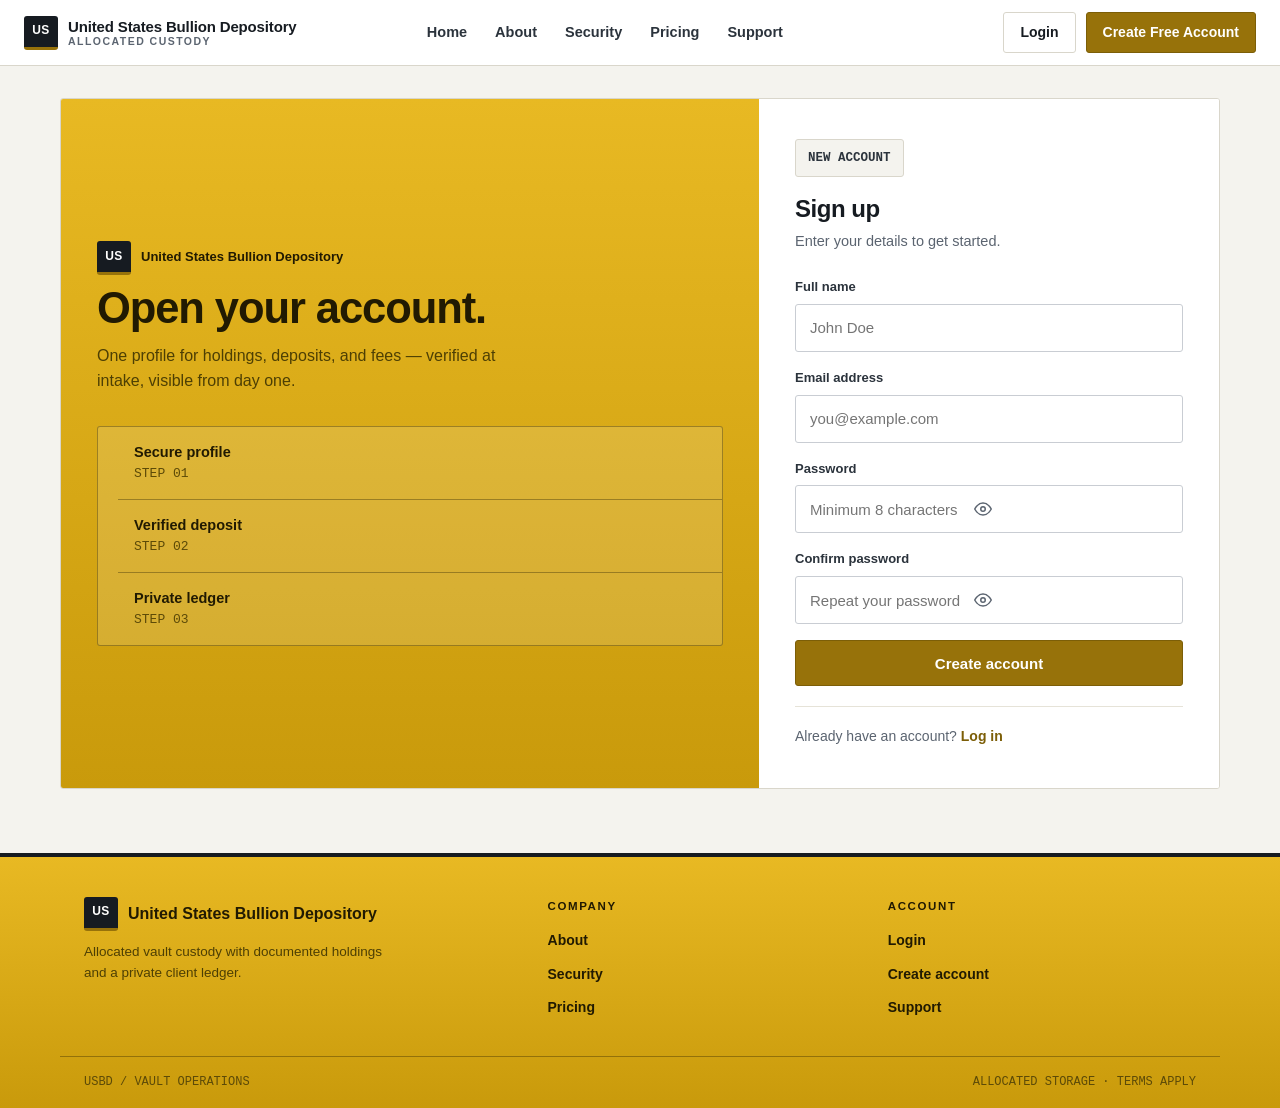
==== commit 462d579f: "Improvement pass: password toggles, aria-invalid states, skip links, tighter auth spacing" ====
--- a/signup.html
+++ b/signup.html
@@ -7,6 +7,7 @@
   <link rel="stylesheet" href="assets/css/style.css">
 </head>
 <body>
+<a class="skip-link" href="#signupForm">Skip to sign-up form</a>
 
 <header class="navbar public-header">
   <a class="logo" href="index.html"><span class="logo-mark">US</span><span class="logo-text">United States Bullion Depository<small>Allocated custody</small></span></a>
@@ -53,7 +54,7 @@
 
       <p class="form-error" id="signupError" role="alert"></p>
 
-      <form id="signupForm" novalidate>
+      <form id="signupForm" novalidate aria-label="Sign up form">
         <div class="login-group">
           <label for="signupName">Full name</label>
           <input id="signupName" type="text" autocomplete="name" placeholder="John Doe" required>
@@ -66,12 +67,22 @@
 
         <div class="login-group">
           <label for="signupPassword">Password</label>
-          <input id="signupPassword" type="password" autocomplete="new-password" placeholder="Minimum 8 characters" required>
+          <div class="password-wrap">
+            <input id="signupPassword" type="password" autocomplete="new-password" placeholder="Minimum 8 characters" required>
+            <button type="button" class="password-toggle" data-target="signupPassword" aria-label="Show password">
+              <svg width="18" height="18" viewBox="0 0 24 24" fill="none" stroke="currentColor" stroke-width="2" stroke-linecap="round" stroke-linejoin="round"><path d="M1 12s4-8 11-8 11 8 11 8-4 8-11 8-11-8-11-8z"/><circle cx="12" cy="12" r="3"/></svg>
+            </button>
+          </div>
         </div>
 
         <div class="login-group">
           <label for="signupConfirm">Confirm password</label>
-          <input id="signupConfirm" type="password" autocomplete="new-password" placeholder="Repeat your password" required>
+          <div class="password-wrap">
+            <input id="signupConfirm" type="password" autocomplete="new-password" placeholder="Repeat your password" required>
+            <button type="button" class="password-toggle" data-target="signupConfirm" aria-label="Show password">
+              <svg width="18" height="18" viewBox="0 0 24 24" fill="none" stroke="currentColor" stroke-width="2" stroke-linecap="round" stroke-linejoin="round"><path d="M1 12s4-8 11-8 11 8 11 8-4 8-11 8-11-8-11-8z"/><circle cx="12" cy="12" r="3"/></svg>
+            </button>
+          </div>
         </div>
 
         <button type="submit" class="btn-primary" id="signupBtn">Create account</button>
@@ -112,6 +123,16 @@
 
 <script src="assets/js/public-nav.js"></script>
 <script>
+document.querySelectorAll(".password-toggle").forEach(btn => {
+  btn.addEventListener("click", () => {
+    const input = document.getElementById(btn.dataset.target);
+    const show = input.type === "password";
+    input.type = show ? "text" : "password";
+    btn.setAttribute("aria-label", show ? "Hide password" : "Show password");
+    btn.setAttribute("aria-pressed", show ? "true" : "false");
+  });
+});
+
 document.getElementById("signupForm").addEventListener("submit", async function (e) {
   e.preventDefault(); // stop page refresh
 
@@ -125,21 +146,33 @@
   errorBox.classList.remove("show");
   errorBox.textContent = "";
 
+  const nameInput = document.getElementById("signupName");
+  const emailInput = document.getElementById("signupEmail");
+  const passwordInput = document.querySelectorAll('input[type="password"]')[0];
+  const confirmInput = document.querySelectorAll('input[type="password"]')[1];
+  [nameInput, emailInput, passwordInput, confirmInput].forEach(el => el.removeAttribute("aria-invalid"));
+
   if (!fullName || !email || !password) {
     errorBox.textContent = "Fill in your name, email, and password.";
     errorBox.classList.add("show");
+    if (!fullName) nameInput.setAttribute("aria-invalid", "true");
+    if (!email) emailInput.setAttribute("aria-invalid", "true");
+    if (!password) passwordInput.setAttribute("aria-invalid", "true");
     return;
   }
 
   if (password.length < 8) {
     errorBox.textContent = "Use a password of at least 8 characters.";
     errorBox.classList.add("show");
+    passwordInput.setAttribute("aria-invalid", "true");
     return;
   }
 
   if (password !== confirm) {
     errorBox.textContent = "Passwords do not match.";
     errorBox.classList.add("show");
+    passwordInput.setAttribute("aria-invalid", "true");
+    confirmInput.setAttribute("aria-invalid", "true");
     return;
   }
 
@@ -164,6 +197,9 @@
 
     errorBox.textContent = data.message || "Signup failed.";
     errorBox.classList.add("show");
+    if ((data.message || "").toLowerCase().includes("email")) {
+      emailInput.setAttribute("aria-invalid", "true");
+    }
   } catch {
     errorBox.textContent = "Could not reach the server. Check your connection and try again.";
     errorBox.classList.add("show");
--- a/assets/css/style.css
+++ b/assets/css/style.css
@@ -17,6 +17,10 @@
   --brass: #97720a;
   --brass-deep: #7c5e07;
   --brass-tint: #f3ead0;
+  --gold: #e8b923;
+  --gold-deep: #c99a0b;
+  --gold-ink: #211a02;
+  --gold-muted: #5c4a08;
   --ok-bg: #e2f2e5;
   --ok-ink: #1c6b34;
   --warn-bg: #f9ecc8;
@@ -48,6 +52,21 @@
 
 ::selection { background: var(--brass-tint); }
 
+.skip-link {
+  position: absolute;
+  left: -9999px;
+  top: 0;
+  background: var(--steel);
+  color: #fff;
+  padding: 10px 16px;
+  z-index: 200;
+  border-radius: 0 0 var(--radius) 0;
+  font-weight: 650;
+}
+.skip-link:focus { left: 0; color: #fff; }
+
+section[id], footer[id] { scroll-margin-top: 80px; }
+
 .container {
   max-width: 1160px;
   margin: 0 auto;
@@ -79,7 +98,7 @@
 }
 .btn-primary:hover { background: var(--brass-deep); }
 .btn-primary:active { transform: translateY(1px); }
-.btn-primary:disabled { opacity: 0.6; cursor: wait; }
+.btn-primary:disabled { opacity: 0.65; cursor: wait; }
 
 .btn-outline {
   background: var(--panel);
@@ -201,9 +220,9 @@
 /* ================= HERO (home) ================= */
 
 .hero {
-  background: var(--steel);
-  color: #f2f0e9;
-  border-bottom: 4px solid var(--brass);
+  background: linear-gradient(180deg, var(--gold) 0%, var(--gold-deep) 100%);
+  color: var(--gold-ink);
+  border-bottom: 4px solid var(--steel);
 }
 
 .hero-grid {
@@ -224,14 +243,14 @@
   font-weight: 700;
   letter-spacing: 0.16em;
   text-transform: uppercase;
-  color: #d8c58a;
+  color: var(--gold-ink);
   margin-bottom: 16px;
 }
 .hero-eyebrowline::before {
   content: "";
   width: 28px;
   height: 2px;
-  background: var(--brass);
+  background: var(--steel);
 }
 
 .hero h1 {
@@ -239,38 +258,41 @@
   line-height: 1.06;
   letter-spacing: -0.025em;
   margin-bottom: 16px;
-  color: #fff;
+  color: var(--gold-ink);
 }
 
 .hero p {
   font-size: 17px;
-  color: #c9cdd3;
+  color: #4d3f04;
   max-width: 52ch;
   margin-bottom: 28px;
 }
 
 .hero-buttons { display: flex; flex-wrap: wrap; gap: 12px; margin-bottom: 32px; }
-.hero-buttons .btn-outline { background: transparent; border-color: #4a545f; color: #fff; }
-.hero-buttons .btn-outline:hover { border-color: #fff; }
+.hero-buttons .btn-primary { background: var(--steel); border-color: var(--steel); color: #fff; }
+.hero-buttons .btn-primary:hover { background: var(--ink-soft); }
+.hero-buttons .btn-outline { background: transparent; border-color: var(--gold-ink); color: var(--gold-ink); }
+.hero-buttons .btn-outline:hover { border-color: var(--gold-ink); background: rgba(33, 26, 2, 0.08); }
 
 .hero-spec {
   display: grid;
   grid-template-columns: repeat(3, minmax(0, 1fr));
-  border: 1px solid #333c46;
+  border: 1px solid rgba(33, 26, 2, 0.35);
   border-radius: var(--radius);
   overflow: hidden;
+  background: rgba(255, 255, 255, 0.14);
 }
 .hero-spec div { padding: 12px 16px; }
-.hero-spec div + div { border-left: 1px solid #333c46; }
-.hero-spec dt, .hero-spec .k { font-size: 11px; letter-spacing: 0.12em; text-transform: uppercase; color: #9aa3ad; margin-bottom: 4px; }
-.hero-spec dd, .hero-spec .v { margin: 0; font-family: var(--mono); font-size: 15px; color: #fff; }
+.hero-spec div + div { border-left: 1px solid rgba(33, 26, 2, 0.35); }
+.hero-spec dt, .hero-spec .k { font-size: 11px; letter-spacing: 0.12em; text-transform: uppercase; color: var(--gold-muted); margin-bottom: 4px; }
+.hero-spec dd, .hero-spec .v { margin: 0; font-family: var(--mono); font-size: 15px; color: var(--gold-ink); }
 
 .hero-figure {
   margin: 0;
-  border: 1px solid #333c46;
+  border: 1px solid rgba(33, 26, 2, 0.4);
   border-radius: var(--radius);
   overflow: hidden;
-  background: var(--steel-2);
+  background: var(--steel);
 }
 .hero-figure img { width: 100%; height: 340px; object-fit: cover; }
 .hero-figure figcaption {
@@ -280,8 +302,9 @@
   padding: 10px 14px;
   font-family: var(--mono);
   font-size: 12px;
-  color: #9aa3ad;
-  border-top: 1px solid #333c46;
+  color: #f2e7bd;
+  border-top: 1px solid rgba(33, 26, 2, 0.4);
+  background: var(--steel);
 }
 
 /* legacy hero map block (kept harmless if markup lingers) */
@@ -388,18 +411,20 @@
   margin-bottom: 8px;
 }
 
-.cta-panel { background: var(--steel); border-color: var(--steel); color: #f2f0e9; }
-.cta-panel .section-title { color: #fff; }
-.cta-panel .section-copy { color: #c9cdd3; }
+.cta-panel { background: linear-gradient(180deg, var(--gold) 0%, var(--gold-deep) 100%); border-color: var(--gold-deep); color: var(--gold-ink); }
+.cta-panel .section-title { color: var(--gold-ink); }
+.cta-panel .section-copy { color: #4d3f04; }
 .cta-actions { display: flex; flex-wrap: wrap; gap: 12px; margin-top: 24px; }
-.cta-actions .btn-outline { background: transparent; border-color: #4a545f; color: #fff; }
-.cta-actions .btn-outline:hover { border-color: #fff; }
+.cta-actions .btn-primary { background: var(--steel); border-color: var(--steel); color: #fff; }
+.cta-actions .btn-primary:hover { background: var(--ink-soft); }
+.cta-actions .btn-outline { background: transparent; border-color: var(--gold-ink); color: var(--gold-ink); }
+.cta-actions .btn-outline:hover { border-color: var(--gold-ink); background: rgba(33, 26, 2, 0.08); }
 
 /* generic feature rows / cards (about etc.) */
 .page-hero {
-  background: var(--steel);
-  color: #f2f0e9;
-  border-bottom: 4px solid var(--brass);
+  background: linear-gradient(180deg, var(--gold) 0%, var(--gold-deep) 100%);
+  color: var(--gold-ink);
+  border-bottom: 4px solid var(--steel);
   padding: 64px 24px 56px;
   text-align: left;
 }
@@ -408,10 +433,10 @@
   font-size: clamp(1.9rem, 3.4vw, 2.7rem);
   letter-spacing: -0.025em;
   line-height: 1.1;
-  color: #fff;
+  color: var(--gold-ink);
   margin-bottom: 10px;
 }
-.page-hero p { color: #c9cdd3; font-size: 17px; max-width: 64ch; margin: 0; }
+.page-hero p { color: #4d3f04; font-size: 17px; max-width: 64ch; margin: 0; }
 
 .section { margin-bottom: 8px; }
 .feature {
@@ -473,14 +498,14 @@
 /* ================= SECURITY ================= */
 
 .security-hero {
-  background: var(--steel);
-  color: #f2f0e9;
-  border-bottom: 4px solid var(--brass);
+  background: linear-gradient(180deg, var(--gold) 0%, var(--gold-deep) 100%);
+  color: var(--gold-ink);
+  border-bottom: 4px solid var(--steel);
   text-align: left;
   padding: 64px 24px 56px;
 }
-.security-hero h1 { font-size: clamp(1.9rem, 3.4vw, 2.7rem); letter-spacing: -0.025em; color: #fff; }
-.security-hero p { color: #c9cdd3; max-width: 64ch; margin: 0 auto 0 0; font-size: 17px; }
+.security-hero h1 { font-size: clamp(1.9rem, 3.4vw, 2.7rem); letter-spacing: -0.025em; color: var(--gold-ink); }
+.security-hero p { color: #4d3f04; max-width: 64ch; margin: 0 auto 0 0; font-size: 17px; }
 
 .security-pillars {
   max-width: 1160px; margin: 0 auto; padding: 32px 24px;
@@ -518,9 +543,9 @@
 
 .pricing-hero, .pricing-hero-image {
   position: relative;
-  background: var(--steel);
-  color: #f2f0e9;
-  border-bottom: 4px solid var(--brass);
+  background: linear-gradient(180deg, var(--gold) 0%, var(--gold-deep) 100%);
+  color: var(--gold-ink);
+  border-bottom: 4px solid var(--steel);
   text-align: left;
   min-height: 0;
   height: auto;
@@ -530,8 +555,8 @@
 }
 .pricing-hero-image::before { display: none; }
 .pricing-hero-content, .pricing-hero h1, .pricing-hero p { position: static; }
-.pricing-hero h1, .pricing-hero-image h1 { font-size: clamp(1.9rem, 3.4vw, 2.7rem); letter-spacing: -0.025em; color: #fff; margin-bottom: 10px; }
-.pricing-hero p, .pricing-hero-image p { color: #c9cdd3; font-size: 17px; max-width: 64ch; margin: 0; }
+.pricing-hero h1, .pricing-hero-image h1 { font-size: clamp(1.9rem, 3.4vw, 2.7rem); letter-spacing: -0.025em; color: var(--gold-ink); margin-bottom: 10px; }
+.pricing-hero p, .pricing-hero-image p { color: #4d3f04; font-size: 17px; max-width: 64ch; margin: 0; }
 .pricing-hero-content { max-width: 1160px; margin: 0 auto; padding: 0; }
 
 .pricing-section {
@@ -572,17 +597,18 @@
 .pricing-note h2 { font-size: 1.4rem; letter-spacing: -0.02em; }
 .pricing-note p { color: var(--muted); max-width: 70ch; }
 
-.pricing-cta { background: var(--steel); color: #f2f0e9; text-align: left; padding: 48px 24px 56px; border-top: 4px solid var(--brass); }
-.pricing-cta h2 { font-size: 1.6rem; color: #fff; letter-spacing: -0.02em; max-width: 1160px; margin: 0 auto 8px; }
-.pricing-cta p { color: #c9cdd3; max-width: 1160px; margin: 0 auto 20px; font-size: 16px; }
-.pricing-cta .btn-primary { margin-left: max(24px, calc((100% - 1160px) / 2)); }
+.pricing-cta { background: linear-gradient(180deg, var(--gold) 0%, var(--gold-deep) 100%); color: var(--gold-ink); text-align: left; padding: 48px 24px 56px; border-top: 4px solid var(--steel); }
+.pricing-cta h2 { font-size: 1.6rem; color: var(--gold-ink); letter-spacing: -0.02em; max-width: 1160px; margin: 0 auto 8px; }
+.pricing-cta p { color: #4d3f04; max-width: 1160px; margin: 0 auto 20px; font-size: 16px; }
+.pricing-cta .btn-primary { margin-left: max(24px, calc((100% - 1160px) / 2)); background: var(--steel); border-color: var(--steel); color: #fff; }
+.pricing-cta .btn-primary:hover { background: var(--ink-soft); }
 
 /* ================= SUPPORT ================= */
 
-.support-hero { text-align: left; padding: 64px 24px 56px; background: var(--steel); border-bottom: 4px solid var(--brass); }
+.support-hero { text-align: left; padding: 64px 24px 56px; background: linear-gradient(180deg, var(--gold) 0%, var(--gold-deep) 100%); border-bottom: 4px solid var(--steel); }
 .support-hero .hero-text { max-width: 1160px; margin: 0 auto; }
-.support-hero h1 { font-size: clamp(1.9rem, 3.4vw, 2.7rem); letter-spacing: -0.025em; color: #fff; }
-.support-hero p { font-size: 17px; color: #c9cdd3; max-width: 64ch; }
+.support-hero h1 { font-size: clamp(1.9rem, 3.4vw, 2.7rem); letter-spacing: -0.025em; color: var(--gold-ink); }
+.support-hero p { font-size: 17px; color: #4d3f04; max-width: 64ch; }
 
 .support-team { padding: 32px 24px 0; text-align: left; max-width: 1160px; margin: 0 auto; }
 .support-team h2 { font-size: 1.4rem; letter-spacing: -0.02em; margin-bottom: 16px; }
@@ -616,7 +642,7 @@
 
 .auth-shell {
   width: min(1160px, calc(100% - 48px));
-  margin: 40px auto 72px;
+  margin: 32px auto 64px;
   display: grid;
   grid-template-columns: minmax(0, 1fr) minmax(380px, 460px);
   gap: 0;
@@ -629,40 +655,40 @@
 
 .auth-intro {
   min-height: 0;
-  padding: 44px 40px;
+  padding: 40px 36px;
   display: flex;
   flex-direction: column;
   justify-content: center;
   gap: 24px;
-  color: #f2f0e9;
-  background: var(--steel);
+  color: var(--gold-ink);
+  background: linear-gradient(180deg, var(--gold) 0%, var(--gold-deep) 100%);
   border-radius: 0;
   box-shadow: none;
 }
-.auth-intro .section-kicker { color: #d8c58a; }
+.auth-intro .section-kicker { color: var(--gold-ink); }
 .auth-intro h1 {
   font-size: clamp(2rem, 3.4vw, 2.9rem);
   line-height: 1.06;
   letter-spacing: -0.025em;
-  color: #fff;
+  color: var(--gold-ink);
   margin: 10px 0 12px;
 }
-.auth-intro p { max-width: 46ch; color: #c9cdd3; font-size: 16px; margin: 0; }
+.auth-intro p { max-width: 46ch; color: #4d3f04; font-size: 16px; margin: 0; }
 
 .auth-brandrow {
   display: flex; align-items: center; gap: 10px;
-  font-size: 13px; font-weight: 650; color: #f2f0e9; text-decoration: none;
-}
-
-.auth-highlights { display: grid; gap: 0; margin: 8px 0 0; border: 1px solid #333c46; border-radius: var(--radius); overflow: hidden; }
+  font-size: 13px; font-weight: 650; color: var(--gold-ink); text-decoration: none;
+}
+
+.auth-highlights { display: grid; gap: 0; margin: 8px 0 0; border: 1px solid rgba(33, 26, 2, 0.35); border-radius: var(--radius); overflow: hidden; background: rgba(255, 255, 255, 0.14); }
 .auth-highlights li { list-style: none; padding: 14px 16px; background: transparent; border: none; }
-.auth-highlights li + li { border-top: 1px solid #333c46; }
-.auth-highlights .ah-k { display: block; font-size: 14.5px; font-weight: 650; color: #fff; }
-.auth-highlights .ah-v { display: block; font-size: 13px; color: #9aa3ad; font-family: var(--mono); }
+.auth-highlights li + li { border-top: 1px solid rgba(33, 26, 2, 0.35); }
+.auth-highlights .ah-k { display: block; font-size: 14.5px; font-weight: 650; color: var(--gold-ink); }
+.auth-highlights .ah-v { display: block; font-size: 13px; color: var(--gold-muted); font-family: var(--mono); }
 
 .auth-card-panel {
   display: flex; align-items: center; justify-content: center;
-  padding: 44px 40px;
+  padding: 40px 36px;
   background: var(--panel);
   border: none; border-radius: 0; box-shadow: none;
 }
@@ -683,13 +709,35 @@
   font-family: var(--mono);
 }
 
-.login-group { margin-bottom: 16px; }
+.login-group { margin-bottom: 16px; position: relative; }
 .login-group label, .auth-card label { display: block; font-size: 13px; font-weight: 650; margin-bottom: 6px; color: var(--ink-soft); }
 .login-group input, .auth-card input {
   width: 100%; min-height: 48px; padding: 12px 14px;
   border-radius: var(--radius); border: 1px solid #c9cdd3; background: #fff; font-size: 15px; font-family: inherit;
 }
 .login-group input:focus, .auth-card input:focus { outline: none; border-color: var(--brass); box-shadow: 0 0 0 3px rgba(151, 114, 10, 0.15); }
+.login-group input[aria-invalid="true"] { border-color: var(--bad-ink); box-shadow: 0 0 0 3px rgba(143, 29, 29, 0.12); }
+
+.password-wrap { position: relative; }
+.password-wrap input { padding-right: 46px; }
+.password-toggle {
+  position: absolute;
+  right: 6px;
+  top: 50%;
+  transform: translateY(-50%);
+  width: 36px;
+  height: 36px;
+  display: inline-flex;
+  align-items: center;
+  justify-content: center;
+  background: transparent;
+  border: 1px solid transparent;
+  border-radius: var(--radius);
+  color: var(--muted);
+  cursor: pointer;
+}
+.password-toggle:hover { background: var(--paper); color: var(--ink); }
+.password-toggle:focus-visible { outline: 2px solid var(--brass); outline-offset: 1px; }
 .login-group input[aria-invalid="true"] { border-color: var(--bad-ink); }
 
 .login-meta { display: flex; justify-content: space-between; align-items: center; gap: 12px; font-size: 13.5px; margin: 6px 0 22px; }
@@ -773,24 +821,25 @@
 
 /* ================= FOOTER ================= */
 
-.site-footer { background: var(--steel); color: #c9cdd3; border-top: 4px solid var(--brass); }
+.site-footer { background: linear-gradient(180deg, var(--gold) 0%, var(--gold-deep) 100%); color: var(--gold-ink); border-top: 4px solid var(--steel); }
 .site-footer-inner {
   max-width: 1160px; margin: 0 auto; padding: 40px 24px 28px;
   display: grid; grid-template-columns: 1.4fr 1fr 1fr; gap: 32px;
 }
-.site-footer .logo { color: #fff; text-decoration: none; font-weight: 750; display: inline-flex; align-items: center; gap: 10px; margin-bottom: 10px; }
-.site-footer p { font-size: 13.5px; color: #9aa3ad; max-width: 40ch; }
-.site-footer h4 { font-size: 11.5px; letter-spacing: 0.14em; text-transform: uppercase; color: #d8c58a; margin-bottom: 12px; }
+.site-footer .logo { color: var(--gold-ink); text-decoration: none; font-weight: 750; display: inline-flex; align-items: center; gap: 10px; margin-bottom: 10px; }
+.site-footer .logo-text small { color: var(--gold-muted); }
+.site-footer p { font-size: 13.5px; color: #4d3f04; max-width: 40ch; }
+.site-footer h4 { font-size: 11.5px; letter-spacing: 0.14em; text-transform: uppercase; color: var(--gold-ink); margin-bottom: 12px; }
 .site-footer ul { list-style: none; margin: 0; padding: 0; }
 .site-footer li { margin-bottom: 8px; }
-.site-footer a:not(.logo) { color: #c9cdd3; text-decoration: none; font-size: 14px; }
-.site-footer a:not(.logo):hover { color: #fff; text-decoration: underline; }
+.site-footer a:not(.logo) { color: var(--gold-ink); text-decoration: none; font-size: 14px; font-weight: 550; }
+.site-footer a:not(.logo):hover { color: var(--gold-ink); text-decoration: underline; }
 .site-footer-base {
-  border-top: 1px solid #333c46;
+  border-top: 1px solid rgba(33, 26, 2, 0.35);
   padding: 16px 24px;
   max-width: 1160px; margin: 0 auto;
   display: flex; justify-content: space-between; gap: 12px; flex-wrap: wrap;
-  font-family: var(--mono); font-size: 12px; color: #7d858e;
+  font-family: var(--mono); font-size: 12px; color: var(--gold-muted);
 }
 
 /* ================= RESPONSIVE ================= */
@@ -809,7 +858,8 @@
   .pricing-card + .pricing-card { border-left: none; border-top: 1px solid var(--hairline); }
   .includes-grid { grid-template-columns: 1fr 1fr; }
   .auth-shell { grid-template-columns: 1fr; width: min(100% - 32px, 640px); }
-  .auth-intro { padding: 32px 28px; }
+  .auth-intro { padding: 28px 24px; }
+  .auth-card-panel { padding: 28px 24px; }
   .site-footer-inner { grid-template-columns: 1fr 1fr; }
 }
 
@@ -857,7 +907,7 @@
   .trust-chips > *:nth-child(2n), .step-grid > *:nth-child(2n), .card-grid > *:nth-child(2n), .security-pillars > *:nth-child(2n), .steps > *:nth-child(2n), .team-grid > *:nth-child(2n) { border-left: none; }
   .trust-chips > *:nth-child(n+2), .step-grid > *:nth-child(n+2), .card-grid > *:nth-child(n+2), .security-pillars > *:nth-child(n+2), .steps > *:nth-child(n+2), .team-grid > *:nth-child(n+2) { border-top: 1px solid var(--hairline); }
   .hero-spec { grid-template-columns: 1fr; }
-  .hero-spec div + div { border-left: none; border-top: 1px solid #333c46; }
+  .hero-spec div + div { border-left: none; border-top: 1px solid rgba(33, 26, 2, 0.35); }
   .auth-shell { width: calc(100% - 24px); margin: 20px auto 48px; }
   .auth-card-panel { padding: 28px 22px; }
   .auth-intro { padding: 28px 22px; }
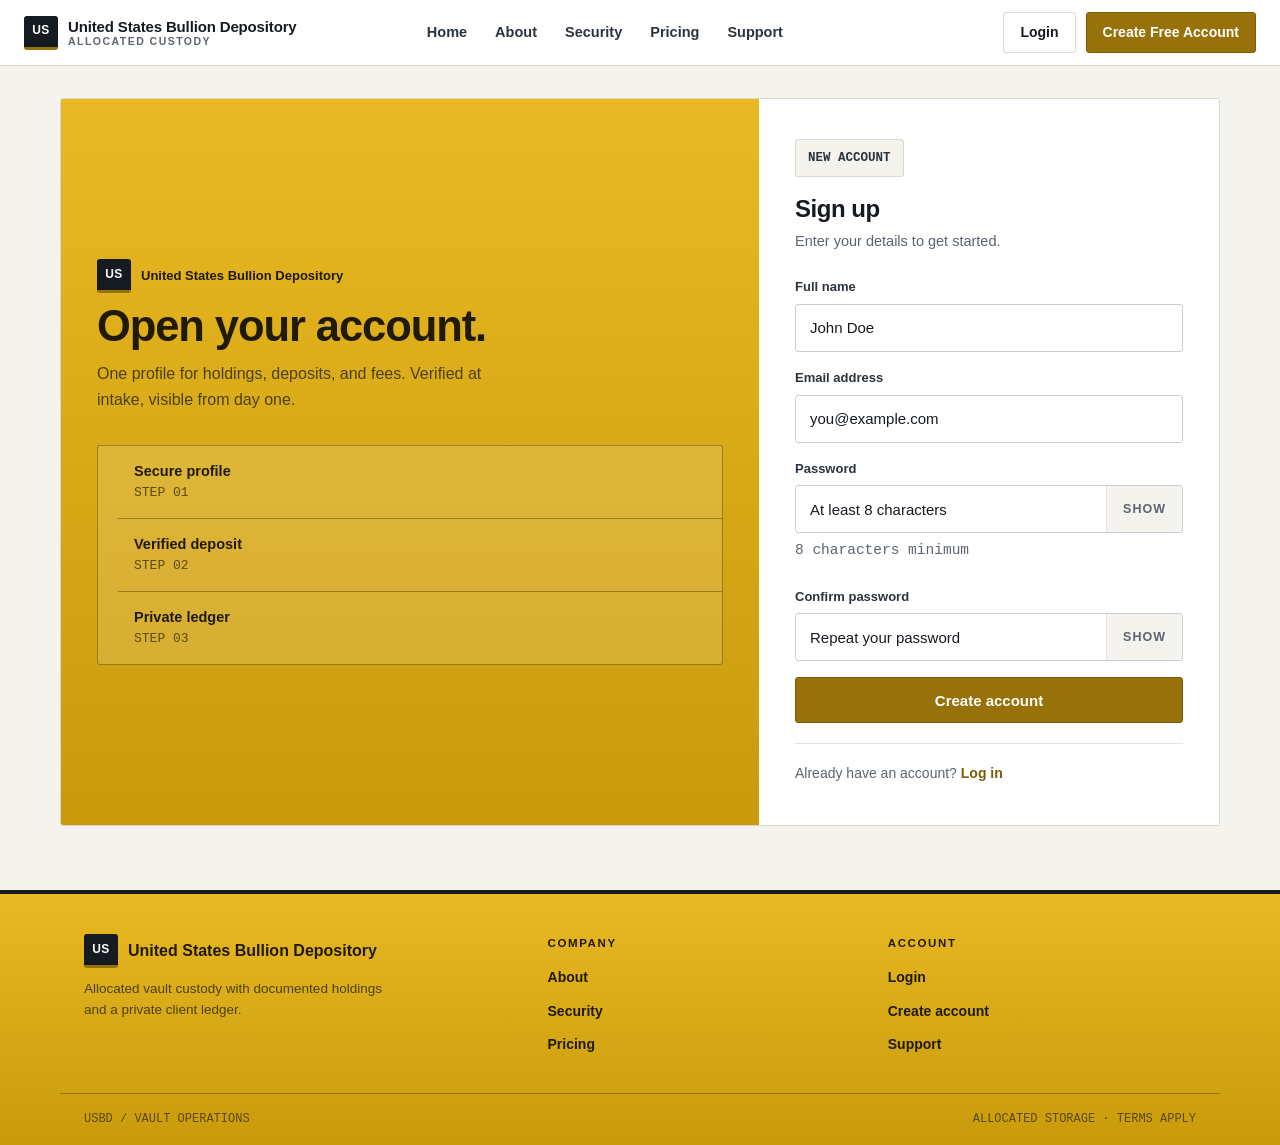
==== commit 7ff65474: "Rebuild auth forms: CSS grid field-row replaces absolute toggle, explicit text colors, live password" ====
--- a/signup.html
+++ b/signup.html
@@ -36,7 +36,7 @@
     <div>
       <a class="auth-brandrow" href="index.html"><span class="logo-mark">US</span>United States Bullion Depository</a>
       <h1>Open your account.</h1>
-      <p>One profile for holdings, deposits, and fees — verified at intake, visible from day one.</p>
+      <p>One profile for holdings, deposits, and fees. Verified at intake, visible from day one.</p>
     </div>
 
     <ul class="auth-highlights">
@@ -47,41 +47,38 @@
   </section>
 
   <section class="auth-card-panel">
-    <div class="login-card auth-card">
+    <div class="auth-card">
       <span class="auth-note">NEW ACCOUNT</span>
       <h2>Sign up</h2>
       <p>Enter your details to get started.</p>
 
-      <p class="form-error" id="signupError" role="alert"></p>
-
-      <form id="signupForm" novalidate aria-label="Sign up form">
-        <div class="login-group">
-          <label for="signupName">Full name</label>
-          <input id="signupName" type="text" autocomplete="name" placeholder="John Doe" required>
-        </div>
-
-        <div class="login-group">
-          <label for="signupEmail">Email address</label>
-          <input id="signupEmail" type="email" autocomplete="email" placeholder="you@example.com" required>
-        </div>
-
-        <div class="login-group">
-          <label for="signupPassword">Password</label>
-          <div class="password-wrap">
-            <input id="signupPassword" type="password" autocomplete="new-password" placeholder="Minimum 8 characters" required>
-            <button type="button" class="password-toggle" data-target="signupPassword" aria-label="Show password">
-              <svg width="18" height="18" viewBox="0 0 24 24" fill="none" stroke="currentColor" stroke-width="2" stroke-linecap="round" stroke-linejoin="round"><path d="M1 12s4-8 11-8 11 8 11 8-4 8-11 8-11-8-11-8z"/><circle cx="12" cy="12" r="3"/></svg>
-            </button>
+      <p class="form-error" id="signupError" role="alert" hidden></p>
+
+      <form id="signupForm" novalidate>
+        <div class="login-group">
+          <label for="suName">Full name</label>
+          <input id="suName" name="fullName" type="text" autocomplete="name" placeholder="John Doe" required>
+        </div>
+
+        <div class="login-group">
+          <label for="suEmail">Email address</label>
+          <input id="suEmail" name="email" type="email" autocomplete="email" placeholder="you@example.com" required>
+        </div>
+
+        <div class="login-group">
+          <label for="suPassword">Password</label>
+          <div class="field-row">
+            <input id="suPassword" name="password" type="password" autocomplete="new-password" placeholder="At least 8 characters" required>
+            <button type="button" class="field-reveal" data-reveal="suPassword" aria-label="Show password">Show</button>
           </div>
-        </div>
-
-        <div class="login-group">
-          <label for="signupConfirm">Confirm password</label>
-          <div class="password-wrap">
-            <input id="signupConfirm" type="password" autocomplete="new-password" placeholder="Repeat your password" required>
-            <button type="button" class="password-toggle" data-target="signupConfirm" aria-label="Show password">
-              <svg width="18" height="18" viewBox="0 0 24 24" fill="none" stroke="currentColor" stroke-width="2" stroke-linecap="round" stroke-linejoin="round"><path d="M1 12s4-8 11-8 11 8 11 8-4 8-11 8-11-8-11-8z"/><circle cx="12" cy="12" r="3"/></svg>
-            </button>
+          <p class="field-hint" id="suStrength">8 characters minimum</p>
+        </div>
+
+        <div class="login-group">
+          <label for="suConfirm">Confirm password</label>
+          <div class="field-row">
+            <input id="suConfirm" name="confirmPassword" type="password" autocomplete="new-password" placeholder="Repeat your password" required>
+            <button type="button" class="field-reveal" data-reveal="suConfirm" aria-label="Show password">Show</button>
           </div>
         </div>
 
@@ -123,91 +120,109 @@
 
 <script src="assets/js/public-nav.js"></script>
 <script>
-document.querySelectorAll(".password-toggle").forEach(btn => {
-  btn.addEventListener("click", () => {
-    const input = document.getElementById(btn.dataset.target);
-    const show = input.type === "password";
-    input.type = show ? "text" : "password";
-    btn.setAttribute("aria-label", show ? "Hide password" : "Show password");
-    btn.setAttribute("aria-pressed", show ? "true" : "false");
+(function () {
+  var form = document.getElementById("signupForm");
+  var errorBox = document.getElementById("signupError");
+  var btn = document.getElementById("signupBtn");
+  var nameEl = document.getElementById("suName");
+  var emailEl = document.getElementById("suEmail");
+  var passEl = document.getElementById("suPassword");
+  var confirmEl = document.getElementById("suConfirm");
+  var strengthEl = document.getElementById("suStrength");
+
+  var API_BASE = (location.hostname === "localhost" || location.hostname === "127.0.0.1") && location.port !== "5000" ? "http://localhost:5000" : "";
+
+  document.querySelectorAll(".field-reveal").forEach(function (toggle) {
+    toggle.addEventListener("click", function () {
+      var input = document.getElementById(toggle.dataset.reveal);
+      var reveal = input.type === "password";
+      input.type = reveal ? "text" : "password";
+      toggle.textContent = reveal ? "Hide" : "Show";
+      toggle.setAttribute("aria-label", reveal ? "Hide password" : "Show password");
+      toggle.setAttribute("aria-pressed", reveal ? "true" : "false");
+      input.focus();
+    });
   });
-});
-
-document.getElementById("signupForm").addEventListener("submit", async function (e) {
-  e.preventDefault(); // stop page refresh
-
-  const fullName = document.querySelector('input[type="text"]').value.trim();
-  const email = document.querySelector('input[type="email"]').value.trim();
-  const password = document.querySelectorAll('input[type="password"]')[0].value;
-  const confirm = document.querySelectorAll('input[type="password"]')[1].value;
-  const errorBox = document.getElementById("signupError");
-  const btn = document.getElementById("signupBtn");
-
-  errorBox.classList.remove("show");
-  errorBox.textContent = "";
-
-  const nameInput = document.getElementById("signupName");
-  const emailInput = document.getElementById("signupEmail");
-  const passwordInput = document.querySelectorAll('input[type="password"]')[0];
-  const confirmInput = document.querySelectorAll('input[type="password"]')[1];
-  [nameInput, emailInput, passwordInput, confirmInput].forEach(el => el.removeAttribute("aria-invalid"));
-
-  if (!fullName || !email || !password) {
-    errorBox.textContent = "Fill in your name, email, and password.";
-    errorBox.classList.add("show");
-    if (!fullName) nameInput.setAttribute("aria-invalid", "true");
-    if (!email) emailInput.setAttribute("aria-invalid", "true");
-    if (!password) passwordInput.setAttribute("aria-invalid", "true");
-    return;
+
+  function setInvalid(el, bad) {
+    if (bad) {
+      el.setAttribute("aria-invalid", "true");
+    } else {
+      el.removeAttribute("aria-invalid");
+    }
   }
 
-  if (password.length < 8) {
-    errorBox.textContent = "Use a password of at least 8 characters.";
-    errorBox.classList.add("show");
-    passwordInput.setAttribute("aria-invalid", "true");
-    return;
+  function fail(message, fields) {
+    errorBox.textContent = message;
+    errorBox.hidden = false;
+    fields.forEach(function (el) { setInvalid(el, true); });
   }
 
-  if (password !== confirm) {
-    errorBox.textContent = "Passwords do not match.";
-    errorBox.classList.add("show");
-    passwordInput.setAttribute("aria-invalid", "true");
-    confirmInput.setAttribute("aria-invalid", "true");
-    return;
-  }
-
-  btn.disabled = true;
-  btn.textContent = "Creating account…";
-
-  const API_BASE = (location.hostname === "localhost" || location.hostname === "127.0.0.1") && location.port !== "5000" ? "http://localhost:5000" : "";
-
-  try {
-    const response = await fetch(`${API_BASE}/api/auth/signup`, {
+  [nameEl, emailEl, passEl, confirmEl].forEach(function (el) {
+    el.addEventListener("input", function () {
+      setInvalid(el, false);
+      if (el === passEl) {
+        var len = el.value.length;
+        strengthEl.textContent = len === 0 ? "8 characters minimum" : len + " of 8 characters";
+      }
+    });
+  });
+
+  form.addEventListener("submit", function (e) {
+    e.preventDefault();
+
+    errorBox.hidden = true;
+    errorBox.textContent = "";
+
+    var fullName = nameEl.value.trim();
+    var email = emailEl.value.trim();
+    var password = passEl.value;
+
+    if (!fullName || !email || !password) {
+      fail("Fill in your name, email, and password.", [!fullName ? nameEl : null, !email ? emailEl : null, !password ? passEl : null].filter(Boolean));
+      return;
+    }
+
+    if (password.length < 8) {
+      fail("Use a password of at least 8 characters.", [passEl]);
+      return;
+    }
+
+    if (password !== confirmEl.value) {
+      fail("Passwords do not match.", [passEl, confirmEl]);
+      return;
+    }
+
+    btn.disabled = true;
+    btn.textContent = "Creating account...";
+
+    fetch(API_BASE + "/api/auth/signup", {
       method: "POST",
       headers: { "Content-Type": "application/json" },
-      body: JSON.stringify({ fullName, email, password })
-    });
-
-    const data = await response.json();
-
-    if (response.ok) {
-      window.location.href = "login.html";
-      return;
-    }
-
-    errorBox.textContent = data.message || "Signup failed.";
-    errorBox.classList.add("show");
-    if ((data.message || "").toLowerCase().includes("email")) {
-      emailInput.setAttribute("aria-invalid", "true");
-    }
-  } catch {
-    errorBox.textContent = "Could not reach the server. Check your connection and try again.";
-    errorBox.classList.add("show");
-  } finally {
-    btn.disabled = false;
-    btn.textContent = "Create account";
-  }
-});
+      body: JSON.stringify({ fullName: fullName, email: email, password: password })
+    })
+      .then(function (res) {
+        return res.json().catch(function () { return {}; }).then(function (data) {
+          return { ok: res.ok, data: data };
+        });
+      })
+      .then(function (result) {
+        if (result.ok) {
+          window.location.href = "login.html";
+          return;
+        }
+        var message = result.data.message || "Could not create your account.";
+        fail(message, message.toLowerCase().indexOf("email") !== -1 ? [emailEl] : []);
+      })
+      .catch(function () {
+        fail("Could not reach the server. Check your connection and try again.", []);
+      })
+      .finally(function () {
+        btn.disabled = false;
+        btn.textContent = "Create account";
+      });
+  });
+})();
 </script>
 
 </body>
--- a/assets/css/style.css
+++ b/assets/css/style.css
@@ -709,35 +709,80 @@
   font-family: var(--mono);
 }
 
-.login-group { margin-bottom: 16px; position: relative; }
+.login-group { margin-bottom: 16px; }
 .login-group label, .auth-card label { display: block; font-size: 13px; font-weight: 650; margin-bottom: 6px; color: var(--ink-soft); }
 .login-group input, .auth-card input {
-  width: 100%; min-height: 48px; padding: 12px 14px;
-  border-radius: var(--radius); border: 1px solid #c9cdd3; background: #fff; font-size: 15px; font-family: inherit;
-}
+  display: block;
+  width: 100%;
+  min-height: 48px;
+  padding: 12px 14px;
+  border-radius: var(--radius);
+  border: 1px solid #c9cdd3;
+  background: #fff;
+  font-size: 15px;
+  font-family: inherit;
+  color: var(--ink);
+  -webkit-text-fill-color: var(--ink);
+  opacity: 1;
+}
+.login-group input::placeholder, .auth-card input::placeholder { color: var(--faint); opacity: 1; }
 .login-group input:focus, .auth-card input:focus { outline: none; border-color: var(--brass); box-shadow: 0 0 0 3px rgba(151, 114, 10, 0.15); }
 .login-group input[aria-invalid="true"] { border-color: var(--bad-ink); box-shadow: 0 0 0 3px rgba(143, 29, 29, 0.12); }
 
-.password-wrap { position: relative; }
-.password-wrap input { padding-right: 46px; }
-.password-toggle {
-  position: absolute;
-  right: 6px;
-  top: 50%;
-  transform: translateY(-50%);
-  width: 36px;
-  height: 36px;
-  display: inline-flex;
-  align-items: center;
-  justify-content: center;
+/* input + reveal button as a CSS grid pair - cannot collapse or overlap */
+.field-row {
+  display: grid;
+  grid-template-columns: minmax(0, 1fr) auto;
+  align-items: stretch;
+  width: 100%;
+  border: 1px solid #c9cdd3;
+  border-radius: var(--radius);
+  background: #fff;
+  overflow: hidden;
+}
+.field-row:focus-within {
+  border-color: var(--brass);
+  box-shadow: 0 0 0 3px rgba(151, 114, 10, 0.15);
+}
+.field-row input {
+  width: 100%;
+  min-width: 0;
+  min-height: 46px;
+  padding: 12px 14px;
+  border: 0;
+  border-radius: 0;
   background: transparent;
-  border: 1px solid transparent;
-  border-radius: var(--radius);
+  font-size: 15px;
+  font-family: inherit;
+  color: var(--ink);
+  -webkit-text-fill-color: var(--ink);
+  opacity: 1;
+  outline: none;
+}
+.field-row input:focus { outline: none; }
+.field-row input[aria-invalid="true"] { background: #fdf4f4; }
+.field-reveal {
+  padding: 0 16px;
+  border: 0;
+  border-left: 1px solid var(--hairline-soft);
+  background: var(--paper);
   color: var(--muted);
+  font-family: inherit;
+  font-size: 12.5px;
+  font-weight: 700;
+  letter-spacing: 0.08em;
+  text-transform: uppercase;
   cursor: pointer;
-}
-.password-toggle:hover { background: var(--paper); color: var(--ink); }
-.password-toggle:focus-visible { outline: 2px solid var(--brass); outline-offset: 1px; }
+  white-space: nowrap;
+}
+.field-reveal:hover { background: #ecebe4; color: var(--ink); }
+.field-reveal:focus-visible { outline: 2px solid var(--brass); outline-offset: -2px; }
+.field-hint {
+  margin: 6px 0 0;
+  font-family: var(--mono);
+  font-size: 11.5px;
+  color: var(--muted);
+}
 .login-group input[aria-invalid="true"] { border-color: var(--bad-ink); }
 
 .login-meta { display: flex; justify-content: space-between; align-items: center; gap: 12px; font-size: 13.5px; margin: 6px 0 22px; }
@@ -757,7 +802,7 @@
   border: 1px solid #e5b8b8; border-radius: var(--radius);
   font-size: 13.5px; font-weight: 550;
 }
-.form-error.show { display: block; }
+.form-error.show, .form-error:not([hidden]) { display: block; }
 
 /* legacy wrappers reuse auth card */
 .login-wrapper, .auth-wrapper { min-height: 0; display: block; padding: 48px 24px; }
